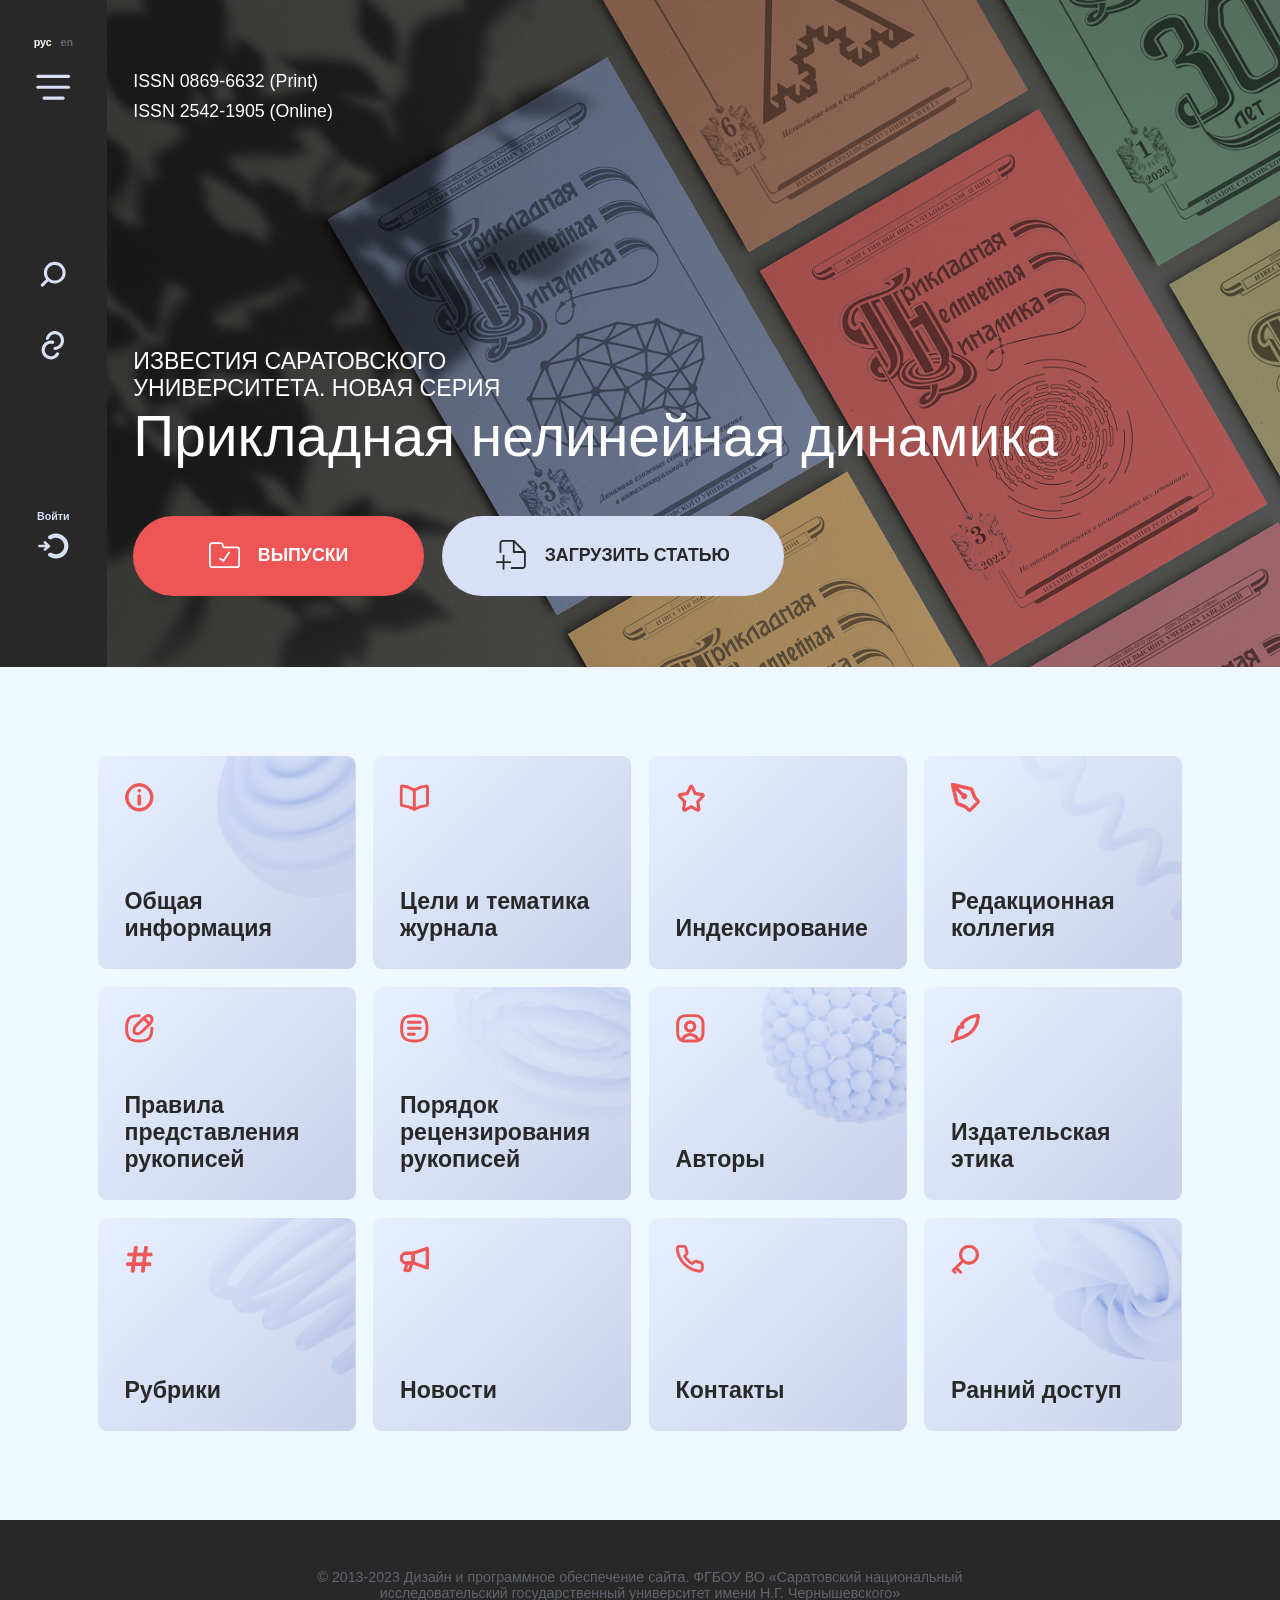
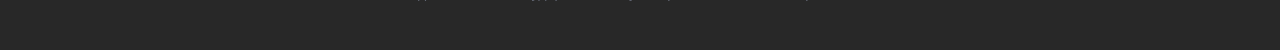
==== index.html @ 68fd3d2a "feat:fix path in index" ====
<!DOCTYPE html>
<html lang="ru">

<head>
    <meta charset="UTF-8">
    <meta name="viewport" content="width=device-width, initial-scale=1.0">
    <link rel="stylesheet" href="sass/style.css">
    <title>Journal</title>
    <link rel="icon" type="image/svg" sizes="16x16" href="./assets/icons/favicon/favicon-16x16.svg">
    <link rel="icon" type="image/svg" sizes="32x32" href="./assets/icons/favicon/favicon-32x32.svg">
    <link rel="icon" type="image/svg" sizes="100x100" href="./assets/icons/favicon/favicon-100x100.svg">
    <link rel="icon" type="image/svg" sizes="200x200" href="./assets/icons/favicon/favicon-200x200.svg">
</head>

<body>
    <header class="header">
        <nav class="header__nav">
            <ul class="header__nav-list">
                <li class="header__lang-switch">
                    <a href="/ru" hreflang="ru" rel="alternate" class="header__lang-link active" lang="ru"
                        aria-current="page">рус</a>
                    <a href="/en" hreflang="en" rel="alternate" class="header__lang-link" lang="en">en</a>
                </li>
                <li class="header__item">
                    <div class="header__item-btn">
                        <svg class="header__svg">
                            <use href="./assets/icons/sprite.svg#menu"></use>
                        </svg>
                    </div>
                </li>
                <li class="header__item">
                    <div class="header__item-btn">
                        <svg class="header__svg">
                            <use href="./assets/icons/sprite.svg#search"></use>
                        </svg>
                    </div>
                </li>
                <li class="header__item">
                    <div class="header__item-btn">
                        <svg class="header__svg">
                            <use href="./assets/icons/sprite.svg#rating"></use>
                        </svg>
                    </div>

                </li>
                <li class="header__item">
                    <div class="header__item-btn">
                        <p class="header__item-text" id="auth-text">Войти</p>
                        <svg class="header__svg">
                            <use href="./assets/icons/sprite.svg#login"></use>
                        </svg>
                    </div>
                </li>
            </ul>

            <ul class="header__content-feed">
                <li class="header__content-item">
                    <div class="header__content">
                        <div class="header__content-menu">
                            <ul class="header__content-list">
                                <li><a href="#" class="header__content-link">Архив</a></li>
                                <li><a href="#" class="header__content-link">Общая информация</a></li>
                                <li><a href="#" class="header__content-link">Цели и тематика журнала</a></li>
                                <li><a href="#" class="header__content-link">Индексирование</a></li>
                                <li><a href="#" class="header__content-link">Правила предоставления рукописей</a></li>
                                <li><a href="#" class="header__content-link">Порядок рецензирования рукописей</a></li>
                                <li><a href="#" class="header__content-link">Авторы</a></li>
                                <li><a href="#" class="header__content-link">Издательская этика</a></li>
                                <li><a href="#" class="header__content-link">Рубрики</a></li>
                                <li><a href="#" class="header__content-link">Новости</a></li>
                                <li><a href="#" class="header__content-link">Контакты</a></li>
                                <li><a href="#" class="header__content-link">Ранний доступ</a></li>
                            </ul>
                        </div>
                        <svg class="header__content-close">
                            <use href="./assets/icons/sprite.svg#cross"></use>
                        </svg>
                    </div>
                </li>
                <li class="header__content-item">
                    <div class="header__content">
                        <div class="header__content-menu">
                            <div class="header__content-title">поиск по сайту</div>
                            <div class="header__content-field">
                                <label class="header__content-label">По заголовку:</label>
                                <input type="text" class="header__content-form" autocomplete="off" autocorrect="off"
                                    autocapitalize="off" spellcheck="false">
                            </div>

                            <div class="header__content-field">
                                <label class="header__content-label">По ключевому слову:</label>
                                <div class="header__input-wrap">
                                    <input type="text" class="header__content-form" placeholder="Выбрать из списка"
                                        id="searchInput" autocomplete="off" autocorrect="off" autocapitalize="off"
                                        spellcheck="false">
                                    <div class="header__content-arrow"></div>
                                </div>
                                <div class="header__dropdown">
                                    <ul class="header__dropdown-list">
                                    </ul>
                                </div>
                            </div>
                            <div class="header__content-btn">
                                <div class="header__content-btn--small btn--main btn">
                                    <div class="header__content-text--big">Найти</div>
                                </div>
                                <div class="header__content-btn--highlight btn">
                                    <div class="header__content-text--tiny">Cбросить</div>
                                </div>
                            </div>
                        </div>
                        <svg class="header__content-close">
                            <use href="./assets/icons/sprite.svg#cross"></use>
                        </svg>
                    </div>
                </li>
                <li class="header__content-item">
                    <div class="header__content">
                        <div class="header__content-menu">
                            <ul class="header__content-list">
                                <li><a href="#" class="header__content-link">WoS: 0.13</a></li>
                                <li><a href="#" class="header__content-link">SCOPUS: 1.2</a></li>
                                <li><a href="#" class="header__content-link">RSCI</a></li>
                                <li><a href="#" class="header__content-link">РИНЦ: 0.626</a></li>
                                <li><a href="#" class="header__content-link">Scimago: Q3</a></li>
                                <li><a href="#" class="header__content-link">Список ВАК</a></li>
                                <li><a href="#" class="header__content-link">Журналы СГУ</a></li>
                            </ul>
                        </div>
                        <svg class="header__content-close">
                            <use href="./assets/icons/sprite.svg#cross"></use>
                        </svg>
                    </div>
                </li>
                <li class="header__content-item">
                    <div class="header__content" id="login-content">
                        <div class="header__content-menu">
                            <div class="header__content-title">Личный кабинет</div>
                            <div class="header__content-field">
                                <label class="header__content-label">Имя пользователя<span
                                        class="required-star">*</span>:</label>
                                <input type="text" class="header__content-form" id="login-input"
                                    placeholder="Введите логин" autocomplete="off" autocorrect="off"
                                    autocapitalize="off" spellcheck="false">
                            </div>
                            <div class="header__content-field">
                                <label class="header__content-label">Пароль<span class="required-star">*</span>:</label>
                                <input type="password" class="header__content-form" id="password-input"
                                    placeholder="Введите пароль" autocomplete="off" autocorrect="off"
                                    autocapitalize="off" spellcheck="false">
                            </div>
                            <div class="header__content-message" id="login-message"></div>
                            <div class="header__content-btn">
                                <div class="header__content-btn--small btn--main btn" id="login-btn">
                                    <div class="header__content-text--big">Войти</div>
                                </div>
                                <div class="header__content-btn--highlight btn">
                                    <div class="header__content-text--tiny">Забыли пароль?</div>
                                </div>
                                <div class="header__content-btn--big btn--dark-gray btn">
                                    <div class="header__content-text--small">Регистрация</div>
                                </div>
                            </div>
                        </div>
                        <svg class="header__content-close">
                            <use href="./assets/icons/sprite.svg#cross"></use>
                        </svg>
                    </div>
                    <div class="header__content" id="user-content">
                        <div class="header__content-menu">
                            <div class="header__content-title">Личный кабинет</div>
                            <div class="header__content-info">
                                <picture class="header__content-picture">
                                    <!-- <source srcset="/assets/img/user/photo.avif" type="image/avif"> -->
                                    <!-- <source srcset="/assets/img/user/photo.webp" type="image/webp"> -->
                                    <img class="header__content-img" src="./assets/img/user/photo.svg" alt="user_photo">
                                </picture>
                                <div class="header__content-surname" id="user-surname"></div>
                                <div class="header__content-name" id="user-name"></div>
                                <div class="header__content-id" id="user-id"></div>
                            </div>
                            <div class="header__content-btn">
                                <div class="header__content-btn--big btn--main btn">
                                    <div class="header__content-text--big">профиль</div>
                                </div>
                                <div class="header__content-btn--small btn--dark-gray btn" id="logout-btn">
                                    <div class="header__content-text--small">Выйти</div>
                                </div>
                            </div>
                        </div>
                        <svg class="header__content-close">
                            <use href="./assets/icons/sprite.svg#cross"></use>
                        </svg>
                    </div>
                </li>
            </ul>
        </nav>
    </header>

    <main class="main">
        <section class="hero">
            <div class="container">
                <div class="hero__info">
                    <div class="hero__header">
                        <span>ISSN 0869-6632 (Print)</span> 
                        <span>ISSN 2542-1905 (Online)</span>
                    </div>
                    <div class="hero__info-content">
                        <div class="hero__info-subtitle">
                            <h2>Известия Саратовского <br> университета. Новая серия</h2>
                        </div>
                        <div class="hero__info-title">
                            <h1>Прикладная нелинейная динамика</h1>
                        </div>
                        <div class="hero__info-button">
                            <div class="btn btn--main hero__info-button--small">
                                <svg class="svg hero__svg">
                                    <use href="./assets/icons/sprite.svg#folder"></use>
                                </svg>
                                <span>ВЫПУСКИ</span>
                            </div>
                            <div class="btn btn--gray hero__info-button--big">
                                <svg class="svg hero__svg">
                                    <use href="./assets/icons/sprite.svg#file"></use>
                                </svg>
                                <span>ЗАГРУЗИТЬ СТАТЬЮ</span>
                            </div>
                        </div>
                    </div>
                </div>
            </div>
        </section>
        <section class="content">
            <div class="container">
                <div class="cards">
                    <a href="#" class="card" data-bg-icon="icon-1.png">
                        <svg class="card__svg">
                            <use href="./assets/icons/sprite.svg#info"></use>
                        </svg>
                        <p class="card__text">Общая информация</p>
                    </a>
                    <a href="#" class="card">
                        <svg class="card__svg">
                            <use href="./assets/icons/sprite.svg#book"></use>
                        </svg>
                        <p class="card__text">Цели и тематика журнала</p>
                    </a>
                    <a href="#" class="card">
                        <svg class="card__svg">
                            <use href="./assets/icons/sprite.svg#star"></use>
                        </svg>
                        <p class="card__text">Индексирование</p>
                    </a>
                    <a href="#" class="card" data-bg-icon="icon-2.png">
                        <svg class="card__svg">
                            <use href="./assets/icons/sprite.svg#pencil"></use>
                        </svg>
                        <p class="card__text">Редакционная коллегия</p>
                    </a>
                    <a href="#" class="card">
                        <svg class="card__svg">
                            <use href="./assets/icons/sprite.svg#check_list"></use>
                        </svg>
                        <p class="card__text">Правила представления рукописей</p>
                    </a>
                    <a href="#" class="card" data-bg-icon="icon-3.png">
                        <svg class="card__svg">
                            <use href="./assets/icons/sprite.svg#list"></use>
                        </svg>
                        <p class="card__text">Порядок рецензирования рукописей</p>
                    </a>
                    <a href="#" class="card" data-bg-icon="icon-4.png">
                        <svg class="card__svg">
                            <use href="./assets/icons/sprite.svg#contacts"></use>
                        </svg>
                        <p class="card__text">Авторы</p>
                    </a>
                    <a href="#" class="card">
                        <svg class="card__svg">
                            <use href="./assets/icons/sprite.svg#pen"></use>
                        </svg>
                        <p class="card__text">Издательская этика</p>
                    </a>
                    <a href="#" class="card" data-bg-icon="icon-5.png">
                        <svg class="card__svg">
                            <use href="./assets/icons/sprite.svg#hesh"></use>
                        </svg>
                        <p class="card__text">Рубрики</p>
                    </a>
                    <a href="#" class="card">
                        <svg class="card__svg">
                            <use href="./assets/icons/sprite.svg#speaker"></use>
                        </svg>
                        <p class="card__text">Новости</p>
                    </a>
                    <a href="#" class="card">
                        <svg class="card__svg">
                            <use href="./assets/icons/sprite.svg#handset"></use>
                        </svg>
                        <p class="card__text">Контакты</p>
                    </a>
                    <a href="#" class="card" data-bg-icon="icon-6.png">
                        <svg class="card__svg">
                            <use href="./assets/icons/sprite.svg#key"></use>
                        </svg>
                        <p class="card__text">Ранний доступ</p>
                    </a>
                </div>
            </div>
        </section>


    </main>

    <footer class="footer">
        <div class="container">
            <div class="footer__info">
                <p class="footer__text">© 2013-2023 Дизайн и программное обеспечение сайта. ФГБОУ ВО «Саратовский
                    национальный исследовательский государственный университет имени Н.Г. Чернышевского»</p>
            </div>
        </div>
    </footer>
    <script src="./js/script.js"></script>
</body>

</html>
---- sass/style.css ----
@font-face {
  font-family: "Montserrat";
  src: url("/assets/fonts/Montserrat-Black.ttf") format("truetype");
  font-weight: 900;
  font-style: normal;
}
@font-face {
  font-family: "Montserrat";
  src: url("/assets/fonts/Montserrat-BlackItalic.ttf") format("truetype");
  font-weight: 900;
  font-style: italic;
}
@font-face {
  font-family: "Montserrat";
  src: url("/assets/fonts/Montserrat-Bold.ttf") format("truetype");
  font-weight: 700;
  font-style: normal;
}
@font-face {
  font-family: "Montserrat";
  src: url("/assets/fonts/Montserrat-BoldItalic.ttf") format("truetype");
  font-weight: 700;
  font-style: italic;
}
@font-face {
  font-family: "Montserrat";
  src: url("/assets/fonts/Montserrat-ExtraBold.ttf") format("truetype");
  font-weight: 800;
  font-style: normal;
}
@font-face {
  font-family: "Montserrat";
  src: url("/assets/fonts/Montserrat-ExtraBoldItalic.ttf") format("truetype");
  font-weight: 800;
  font-style: italic;
}
@font-face {
  font-family: "Montserrat";
  src: url("/assets/fonts/Montserrat-ExtraLight.ttf") format("truetype");
  font-weight: 200;
  font-style: normal;
}
@font-face {
  font-family: "Montserrat";
  src: url("/assets/fonts/Montserrat-ExtraLightItalic.ttf") format("truetype");
  font-weight: 200;
  font-style: italic;
}
@font-face {
  font-family: "Montserrat";
  src: url("/assets/fonts/Montserrat-Italic-VariableFont_wght.ttf") format("truetype");
  font-weight: 400;
  font-style: italic;
}
@font-face {
  font-family: "Montserrat";
  src: url("/assets/fonts/Montserrat-Italic.ttf") format("truetype");
  font-weight: 400;
  font-style: italic;
}
@font-face {
  font-family: "Montserrat";
  src: url("/assets/fonts/Montserrat-Light.ttf") format("truetype");
  font-weight: 300;
  font-style: normal;
}
@font-face {
  font-family: "Montserrat";
  src: url("/assets/fonts/Montserrat-LightItalic.ttf") format("truetype");
  font-weight: 300;
  font-style: italic;
}
@font-face {
  font-family: "Montserrat";
  src: url("/assets/fonts/Montserrat-Medium.ttf") format("truetype");
  font-weight: 500;
  font-style: normal;
}
@font-face {
  font-family: "Montserrat";
  src: url("/assets/fonts/Montserrat-MediumItalic.ttf") format("truetype");
  font-weight: 500;
  font-style: italic;
}
@font-face {
  font-family: "Montserrat";
  src: url("/assets/fonts/Montserrat-Regular.ttf") format("truetype");
  font-weight: 400;
  font-style: normal;
}
@font-face {
  font-family: "Montserrat";
  src: url("/assets/fonts/Montserrat-SemiBold.ttf") format("truetype");
  font-weight: 600;
  font-style: normal;
}
@font-face {
  font-family: "Montserrat";
  src: url("/assets/fonts/Montserrat-SemiBoldItalic.ttf") format("truetype");
  font-weight: 600;
  font-style: italic;
}
@font-face {
  font-family: "Montserrat";
  src: url("/assets/fonts/Montserrat-Thin.ttf") format("truetype");
  font-weight: 100;
  font-style: normal;
}
@font-face {
  font-family: "Montserrat";
  src: url("/assets/fonts/Montserrat-ThinItalic.ttf") format("truetype");
  font-weight: 100;
  font-style: italic;
}
@font-face {
  font-family: "Montserrat";
  src: url("/assets/fonts/Montserrat-VariableFont_wght.ttf") format("truetype");
  font-weight: 400;
  font-style: normal;
}
html {
  font-size: 0.694444444vw;
  font-family: "Golos", sans-serif;
  margin: 0;
  padding: 0;
}

body {
  margin: 0;
  padding: 0;
  background-color: #282828;
}

h1,
h2,
h3,
h4,
h5,
h6 {
  margin: 0;
  padding: 0;
}

a {
  text-decoration: none;
  color: #282828;
}

p {
  margin: 0;
  color: #282828;
}

ol,
ul {
  padding: 0;
  margin: 0;
}

ul li {
  margin: 0;
  padding: 0;
  list-style: none;
}

.container {
  width: 100%;
  margin: 0 auto;
}

input::-ms-reveal,
input::-ms-clear {
  display: none;
}

.required-star {
  color: #ee5656;
}

.btn {
  cursor: pointer;
  display: flex;
  align-items: center;
  justify-content: center;
  border-radius: 10rem;
  transition: all 0.3s ease;
}
.btn--main {
  background-color: #ee5656;
  color: #FFF;
}
.btn--main .svg {
  stroke: #FFF;
}
@media (hover: hover) {
  .btn--main:hover {
    background-color: #fd5f5f;
  }
}
.btn--gray {
  background-color: #d8e0f5;
  color: #282828;
}
.btn--gray .svg {
  stroke: #282828;
}
@media (hover: hover) {
  .btn--gray:hover {
    background-color: #e2eaff;
  }
}
.btn--dark-gray {
  background-color: #3c3d41;
  color: #FFF;
}
@media (hover: hover) {
  .btn--dark-gray:hover {
    background-color: #484b53;
  }
}

@media (max-width: 48em) {
  html {
    font-size: 2.00833333vw;
  }
}
.header {
  width: 12rem;
  height: 75rem;
  position: absolute;
}
.header__nav {
  height: 100%;
}
.header__nav-list {
  background-color: #282828;
  height: 100%;
  display: flex;
  flex-direction: column;
  padding: 0;
  align-items: center;
  position: relative;
  z-index: 2;
}
.header__input-wrap {
  position: relative;
}
.header__content {
  position: absolute;
  left: -61rem;
  width: 49rem;
  height: 75rem;
  top: 0;
  background-color: #282828;
  transition: all 0.5s ease-in-out;
}
.header__content-feed {
  z-index: 1;
}
.header__content-list {
  display: flex;
  flex-direction: column;
  gap: 2rem;
}
.header__content-img {
  width: 100%;
  height: 100%;
  -o-object-fit: cover;
     object-fit: cover;
}
.header__content-picture {
  width: 11rem;
  height: 11rem;
  border-radius: 50%;
  margin-bottom: 2rem;
  overflow: hidden;
}
.header__content-id {
  font-weight: 400;
  font-size: 2rem;
  color: #d8e0f5;
  padding-top: 2rem;
}
.header__content-surname {
  font-weight: 700;
  font-size: 2.6rem;
  color: #d8e0f5;
}
.header__content-info {
  display: flex;
  flex-direction: column;
  align-items: center;
}
.header__content-name {
  font-weight: 400;
  font-size: 2.6rem;
  color: #d8e0f5;
}
.header__content.active {
  left: 12rem;
}
.header__content-text--big {
  font-weight: 700;
  font-size: 2rem;
  text-transform: uppercase;
}
.header__content-text--small {
  font-weight: 400;
  font-size: 2rem;
}
.header__content-text--tiny {
  font-weight: 400;
  font-size: 1.6rem;
}
.header__content-btn {
  display: flex;
  align-items: center;
  flex-direction: column;
  gap: 2rem;
  padding-top: 1rem;
}
.header__content-btn .btn--dark-gray {
  margin-top: 2rem;
}
.header__content-btn--small {
  width: 15.3rem;
  height: 6.4rem;
}
.header__content-btn--highlight {
  color: #d8e0f5;
  text-decoration: underline;
  text-decoration-style: dashed;
  text-underline-offset: 0.3rem;
  text-decoration-color: #ee5656;
}
.header__content-btn--big {
  width: 20.7rem;
  height: 6.4rem;
}
.header__content-title {
  font-size: 2rem;
  font-weight: 700;
  text-transform: uppercase;
  color: #d8e0f5;
  padding-bottom: 1rem;
}
.header__content-arrow {
  position: absolute;
  right: 2rem;
  top: 50%;
  transform: translateY(-50%);
  width: 1rem;
  height: 0.6rem;
  pointer-events: none;
}
.header__content-arrow::before {
  content: "";
  position: absolute;
  width: 0.6rem;
  height: 0.6rem;
  border-left: 2px solid #ee5656;
  border-bottom: 2px solid #ee5656;
  transform: translateY(-25%) rotate(-45deg);
  transition: transform 0.3s ease;
}
.header__content-arrow.active::before {
  transform: rotate(45deg) rotate3d(1, 0, 0, 180deg);
}
.header__content-form {
  border: 0.1rem solid #ee5656;
  border-radius: 1.1rem;
  width: 100%;
  height: 5rem;
  background-color: #282828;
  box-sizing: border-box;
  position: relative;
  font-weight: 400;
  font-size: 1.6rem;
  color: #d8e0f5;
  padding-left: 2rem;
}
.header__content-form:focus {
  outline: none;
}
.header__content-form::-moz-placeholder {
  color: #616571;
  font-weight: 400;
  font-size: 1.6rem;
  padding-left: 2rem;
}
.header__content-form::placeholder {
  color: #616571;
  font-weight: 400;
  font-size: 1.6rem;
  padding-left: 2rem;
}
.header__content-field {
  display: flex;
  flex-direction: column;
  position: relative;
}
.header__content-label {
  color: #d8e0f5;
  font-size: 2rem;
  font-weight: 400;
  padding-bottom: 1rem;
}
.header__content-wrap {
  padding: 3.5rem 2.5rem;
  display: flex;
  justify-content: space-between;
}
.header__content-menu {
  display: flex;
  flex-direction: column;
  gap: 3rem;
  padding: 3.5rem 4rem 8rem 4rem;
}
.header__content-link {
  color: #d8e0f5;
  font-weight: 400;
  font-size: 2rem;
  transition: all 0.3s ease;
}
.header__content-close {
  cursor: pointer;
  position: absolute;
  right: 4rem;
  top: 3.5rem;
  height: 2.5rem;
  width: 2.5rem;
  fill: #d8e0f5;
  transition: all 0.3s ease;
}
.header__dropdown {
  max-height: 41rem;
  position: absolute;
  width: 100%;
  border: 0.1rem solid #ee5656;
  border-radius: 1.1rem;
  display: none;
  top: calc(100% - 5rem);
  box-sizing: border-box;
  padding-top: 5rem;
}
.header__dropdown.show {
  display: block;
}
.header__dropdown-list {
  overflow-y: auto;
  max-height: 31rem;
  background: #282828;
  color: white;
  display: flex;
  flex-direction: column;
  gap: 2rem;
  padding: 2rem 3.5rem 2rem 2rem;
  border-radius: 1.1rem;
}
.header__dropdown-list::-webkit-scrollbar {
  width: 0.6rem;
  padding-top: 2rem;
}
.header__dropdown-list::-webkit-scrollbar-track {
  background: #616571;
  border-radius: 1.1rem;
  margin: 2rem 0;
}
.header__dropdown-list::-webkit-scrollbar-thumb {
  background: #d8e0f5;
  border-radius: 1.1rem;
}
.header__dropdown-list::-webkit-scrollbar-button {
  display: none;
}
.header__dropdown-item {
  font-weight: 400;
  font-size: 1.6rem;
  color: #d8e0f5;
}
.header__dropdown-link {
  font-weight: 400;
  font-size: 1.6rem;
  color: #d8e0f5;
}
.header__item-btn {
  display: flex;
  flex-direction: column;
  justify-content: center;
  text-align: center;
  fill: #d8e0f5;
  transition: all 0.3s ease;
  cursor: pointer;
}
.header__item-btn p {
  transition: all 0.3s ease;
}
.header__item-btn.active {
  fill: #ee5656;
}
.header__item-btn.active p {
  color: #ee5656;
}
.header__item-text {
  color: #d8e0f5;
  font-weight: 700;
  font-size: 1.2rem;
}
.header__item:nth-child(2) {
  padding-top: 2rem;
}
.header__item:nth-child(3) {
  padding-top: 16rem;
}
.header__item:nth-child(4) {
  padding-top: 3rem;
}
.header__item:nth-child(5) {
  padding-top: 16rem;
}
.header__list {
  display: flex;
  flex-direction: column;
  padding: 0;
  align-items: center;
}
.header__svg {
  width: 5rem;
  height: 5rem;
}
.header__lang-link {
  color: #616571;
  font-weight: 700;
  font-size: 1.2rem;
}
.header__lang-switch {
  padding-top: 4rem;
  display: flex;
  justify-content: center;
  gap: 1rem;
}
.header__lang-switch .active {
  color: #FFF;
}
@media (hover: hover) {
  .header__item-btn:hover {
    fill: #ee5656;
  }
  .header__item-btn:hover p {
    color: #ee5656;
  }
  .header__content-close:hover {
    fill: #ee5656;
  }
  .header__content-link:hover {
    color: #ee5656;
  }
}
@media (max-width: 48em) {
  .header {
    width: 100%;
    height: 16rem;
  }
  .header__content {
    width: 100%;
    height: auto;
    left: 0rem;
    top: 0;
    transform: translateY(-100%);
  }
  .header__content.active {
    transform: translateY(16rem);
    left: 0;
  }
  .header__content-close {
    display: none;
  }
  .header__content-title {
    text-align: center;
  }
  .header__lang-switch {
    width: 100%;
    background-color: #1f1f1f;
    gap: 8rem;
    padding: 1.8rem 0;
    flex: 0 0 100%;
  }
  .header__lang-link {
    font-size: 2rem;
  }
  .header__nav-list {
    flex-direction: row;
    justify-content: space-between;
    flex-wrap: wrap;
    align-items: flex-start;
  }
  .header__item {
    flex: 1 0 auto;
    display: flex;
    justify-content: center;
  }
  .header__item-text {
    display: none;
  }
  .header__item:nth-child(1) {
    padding-top: 0;
  }
  .header__item:nth-child(2) {
    padding-top: 0;
  }
  .header__item:nth-child(3) {
    padding-top: 0;
  }
  .header__item:nth-child(4) {
    padding-top: 0;
  }
  .header__item:nth-child(5) {
    padding-top: 0;
  }
}

.footer__info {
  padding: 5.5rem 30rem;
  text-align: center;
  font-weight: 500;
  font-size: 1.6rem;
}
.footer__text {
  color: #616571;
}
@media (max-width: 48em) {
  .footer__info {
    padding: 3.5rem 1.5rem;
  }
}

.cards {
  display: grid;
  grid-template-columns: repeat(4, 1fr);
  gap: 2rem;
  padding: 10rem 0;
}
@media (max-width: 48em) {
  .cards {
    grid-template-columns: repeat(2, 1fr);
  }
}

.card {
  display: flex;
  flex-direction: column;
  justify-content: space-between;
  height: 24rem;
  width: 29rem;
  position: relative;
  background-image: linear-gradient(135deg, #e8f0ff 0%, #c8d1ea 100%);
  border-radius: 1rem;
}
.card::before {
  content: "";
  position: absolute;
  top: 0;
  left: 0;
  right: 0;
  bottom: 0;
  background-repeat: no-repeat;
  background-size: contain;
  mix-blend-mode: color-burn;
  z-index: 1;
  pointer-events: none;
}
.card[data-bg-icon="icon-1.png"]::before {
  background-image: url(/assets/icons/background-card/icon-1.png);
}
.card[data-bg-icon="icon-2.png"]::before {
  background-image: url(/assets/icons/background-card/icon-2.png);
}
.card[data-bg-icon="icon-3.png"]::before {
  background-image: url(/assets/icons/background-card/icon-3.png);
}
.card[data-bg-icon="icon-4.png"]::before {
  background-image: url(/assets/icons/background-card/icon-4.png);
}
.card[data-bg-icon="icon-5.png"]::before {
  background-image: url(/assets/icons/background-card/icon-5.png);
}
.card[data-bg-icon="icon-6.png"]::before {
  background-image: url(/assets/icons/background-card/icon-6.png);
}
.card__text {
  font-weight: 700;
  font-size: 2.6rem;
  padding: 3rem;
}
.card__svg {
  overflow: visible;
  padding: 3rem 0 0 3rem;
  stroke: #ee5656;
  fill: #ee5656;
  width: 3.3rem;
  height: 3.3rem;
}
@media (hover: hover) {
  .card:hover {
    background: #ee5656;
    transition: all 0.5s ease;
  }
  .card:hover .card__svg {
    stroke: #FFF;
    fill: #FFF;
    transition: all 0.5s ease;
  }
  .card:hover::before {
    mix-blend-mode: overlay;
  }
  .card:hover p {
    color: #FFF;
    transition: all 0.5s ease;
  }
}
@media (max-width: 48em) {
  .card {
    width: 21.5rem;
    height: 21.5rem;
  }
  .card__text {
    font-size: 2rem;
    padding: 1.5rem;
  }
  .card__svg {
    padding: 1.5rem 0 0 1.5rem;
  }
}

.hero {
  overflow: hidden;
}
.hero-article {
  overflow: hidden;
}
.hero-article .container {
  height: 75rem;
  background-image: url("/assets/img/article__background.png");
  background-repeat: no-repeat;
  background-position: left top;
  background-size: cover;
  overflow: hidden;
}
.hero-article .hero__info {
  padding: 8rem 49rem 9rem 15rem;
}
.hero-article .hero__info-title h1 {
  color: #FFF;
  font-weight: 700;
  font-size: 4rem;
}
.hero-article .hero__info-subtitle h2 {
  color: #FFF;
  font-weight: 400;
  font-size: 2.6rem;
}
.hero__go-home {
  text-transform: uppercase;
  font-weight: 400;
  font-size: 2.6rem;
  color: #d8e0f5;
  display: flex;
  justify-content: center;
  gap: 2rem;
  align-self: start;
}
.hero__go-home .hero__svg {
  width: 3rem;
  height: 3rem;
  stroke: #d8e0f5;
}
.hero .container {
  height: 75rem;
  background-image: url("/assets/img/header.png");
  background-repeat: no-repeat;
  background-position: left top;
  background-size: cover;
  overflow: hidden;
}
.hero__header {
  display: flex;
  flex-direction: column;
  gap: 1rem;
  font-weight: 400;
  font-size: 2rem;
  color: #FFF;
  margin: 0;
}
.hero__svg {
  height: 3.5rem;
  width: 3.5rem;
}
.hero__info {
  box-sizing: border-box;
  padding: 8rem 15rem;
  display: flex;
  flex-direction: column;
  height: 100%;
  justify-content: space-between;
}
.hero__info-title {
  padding-bottom: 6rem;
}
.hero__info-title h1 {
  font-weight: 500;
  font-size: 6.4rem;
  line-height: 90%;
  color: #FFF;
}
.hero__info-subtitle {
  padding-bottom: 1rem;
}
.hero__info-subtitle h2 {
  color: #FFF;
  font-weight: 400;
  font-size: 2.6rem;
  text-transform: uppercase;
}
.hero__info-button {
  display: flex;
  gap: 2rem;
  font-weight: 700;
  font-size: 2rem;
}
.hero__info-button--small {
  height: 9rem;
  width: 32.7rem;
  gap: 2rem;
  text-transform: uppercase;
}
.hero__info-button--big {
  height: 9rem;
  width: 38.5rem;
  gap: 2rem;
  text-transform: uppercase;
}
@media (max-width: 48em) {
  .hero .container {
    height: 94rem;
    background-position: center;
  }
  .hero-article {
    overflow: hidden;
  }
  .hero-article .container {
    height: 94rem;
    background-image: url("/assets/img/article__background-mobile.png");
  }
  .hero-article .hero__info {
    padding: 20rem 1.5rem 10rem 1.5rem;
  }
  .hero-article .hero__info-title {
    padding-bottom: 3rem;
  }
  .hero-article .hero__info-title h1 {
    font-size: 3rem;
    text-align: center;
  }
  .hero-article .hero__info-subtitle h2 {
    font-size: 2rem;
    text-align: center;
  }
  .hero__go-home {
    align-self: center;
  }
  .hero__text {
    text-align: center;
    gap: 12.8rem;
    padding: 4rem 0 1rem 0;
  }
  .hero__header {
    align-items: center;
    font-size: 1.6rem;
  }
  .hero__info {
    padding: 20rem 1.5rem 10rem 1.5rem;
  }
  .hero__info-title {
    padding-bottom: 5rem;
  }
  .hero__info-title h1 {
    font-size: 4.8rem;
    text-align: center;
  }
  .hero__info-subtitle h2 {
    font-size: 2rem;
    text-align: center;
  }
  .hero__info-button {
    flex-direction: column;
    align-items: center;
  }
  .hero__info-button--small {
    height: 9rem;
    width: 33rem;
  }
  .hero__info-button--big {
    height: 9rem;
    width: 33rem;
  }
}

.content {
  background-color: aliceblue;
}
.content .container {
  width: 122rem;
}
.content ol li,
.content ul li {
  padding-bottom: 3rem;
}
.content ul li:last-child {
  padding-bottom: 0;
}
.content__cards {
  padding: 8rem 0 10rem 0;
  display: flex;
  flex-direction: column;
  gap: 5rem;
}
.content__card {
  box-sizing: border-box;
  background-color: #FFF;
  border-radius: 1.5rem;
  padding: 5rem 4rem 6rem 4rem;
}
.content__card-title {
  font-weight: 700;
  font-size: 4rem;
  color: #282828;
  padding-bottom: 3rem;
}
.content__card-ol {
  padding-left: 3rem;
  overflow: hidden;
  transition: height 0.4s ease;
}
.content__card-text {
  font-weight: 400;
  font-size: 2.6rem;
  color: #282828;
}
.content__card-text p {
  padding-bottom: 3rem;
}
.content__card-text--bold {
  font-weight: 700;
  font-size: 2.6rem;
  color: #282828;
}
.content__card-link {
  font-weight: 400;
  text-decoration: underline;
  color: #ee5656;
  font-size: 2.6rem;
}
.content__card-item {
  display: flex;
  gap: 2rem;
}
.content__card-item:last-child {
  padding-bottom: 0;
}
.content__card-svg {
  width: 3.5rem;
  height: 3.5rem;
  stroke: #282828;
  fill: #282828;
  flex-shrink: 0;
}
.content__btn {
  width: 22rem;
  height: 6rem;
  gap: 2rem;
  font-weight: 400;
  font-size: 2rem;
  margin-top: 3rem;
}
.content__btn-svg {
  width: 2rem;
  height: 2rem;
}
.content__btn-wrap {
  display: flex;
  justify-content: center;
}
.content__btn--highlight {
  text-decoration: underline;
  text-decoration-style: dashed;
  color: #ee5656;
  font-weight: 400;
  font-size: 2.6rem;
}
.content__author {
  display: flex;
  gap: 5rem;
}
.content__author-photo {
  display: block;
  width: 11rem;
  height: 11rem;
  border-radius: 50%;
  overflow: hidden;
  flex-shrink: 0;
}
.content__author-name {
  font-weight: 700;
  font-size: 2.6rem;
  text-decoration: underline;
  color: #ee5656;
}
.content__author-text {
  font-weight: 400;
  font-size: 2.6rem;
}
@media (max-width: 48em) {
  .content .container {
    width: 45rem;
  }
  .content__card {
    padding: 4rem 1.5rem;
  }
  .content__card-title {
    font-size: 3rem;
  }
  .content__card-text {
    font-size: 2rem;
  }
  .content__card-text--bold {
    font-size: 2rem;
  }
  .content__card-link {
    font-size: 2rem;
  }
  .content__author {
    gap: 2rem;
  }
  .content__author-name {
    font-size: 2rem;
    padding-bottom: 1rem;
  }
  .content__author-text {
    font-size: 2rem;
  }
}/*# sourceMappingURL=style.css.map */
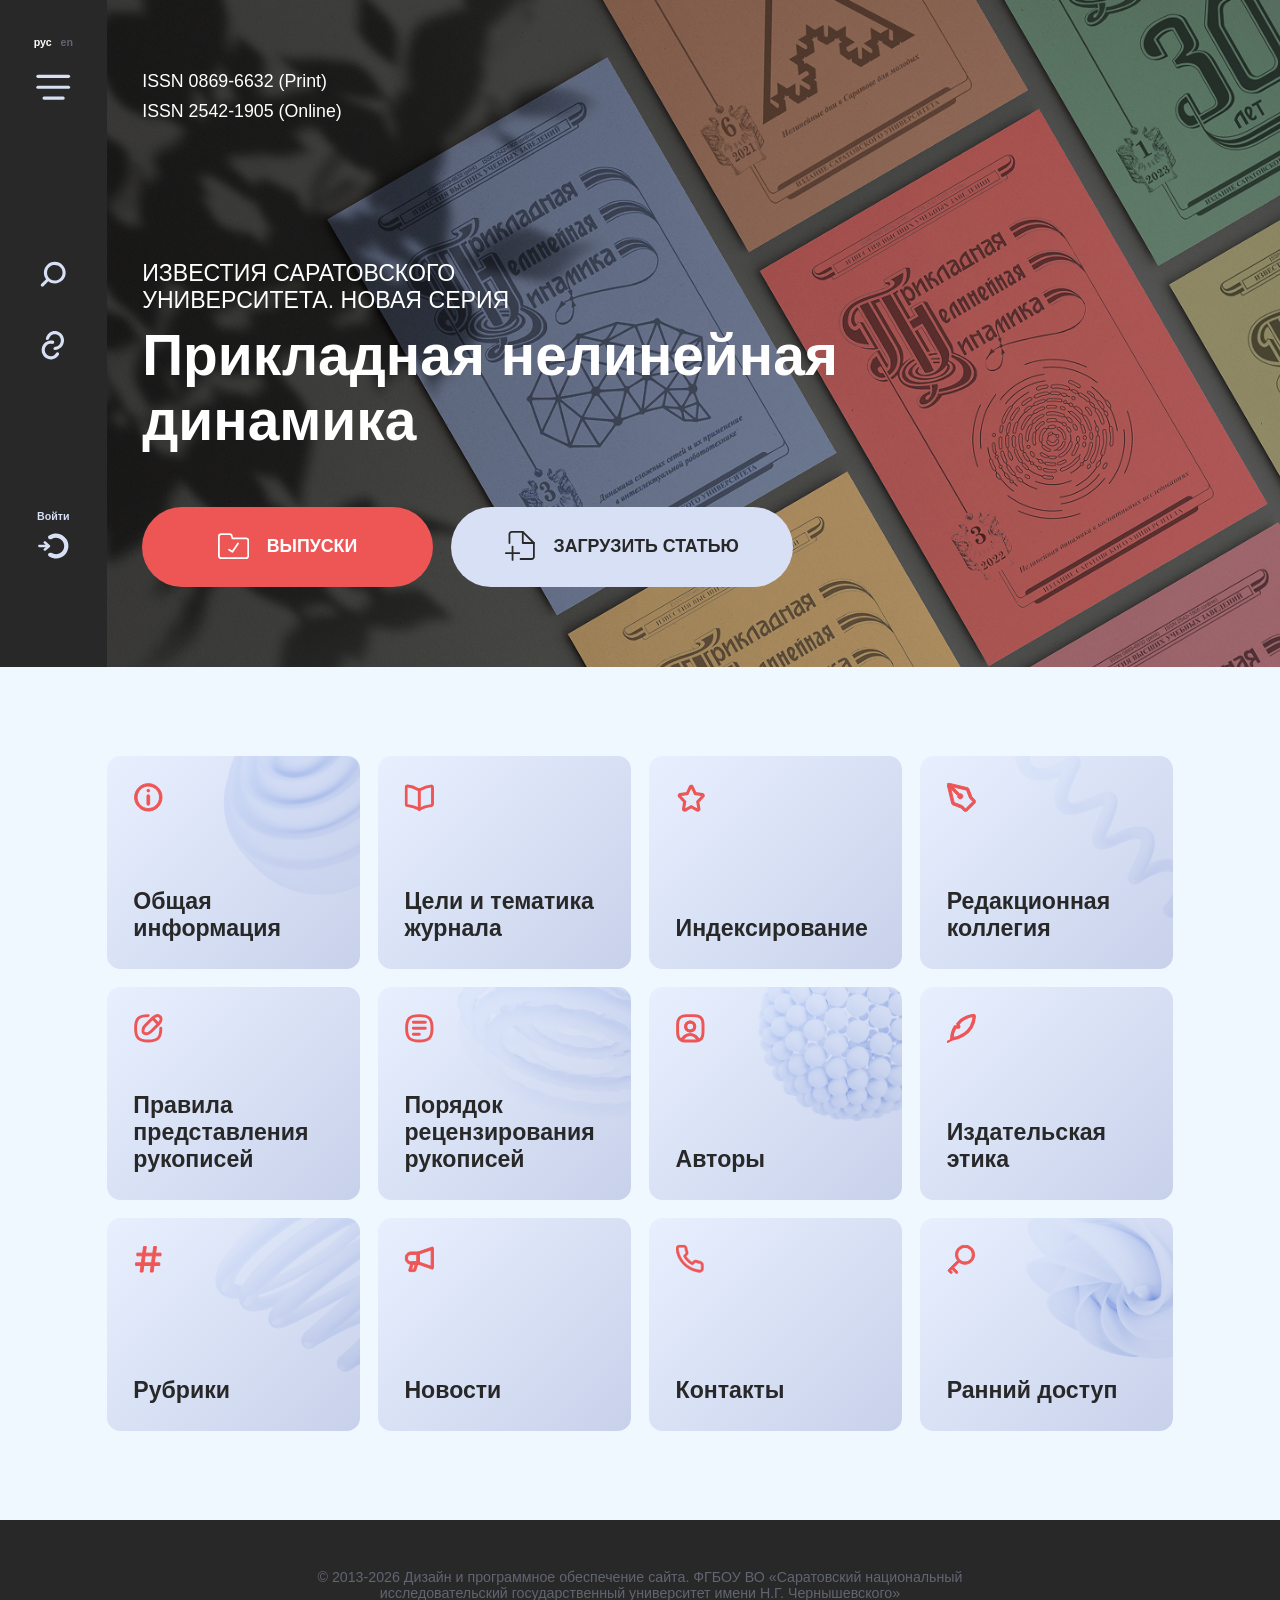
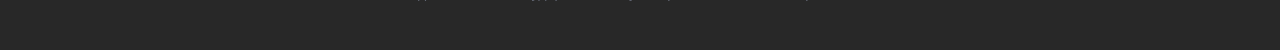
==== commit fa396ac6: "feat:add archive page and cards in css" ====
--- a/index.html
+++ b/index.html
@@ -199,7 +199,7 @@
 
     <main class="main">
         <section class="hero">
-            <div class="container">
+            <div class="hero__bg">
                 <div class="hero__info">
                     <div class="hero__header">
                         <span>ISSN 0869-6632 (Print)</span> 
@@ -230,80 +230,80 @@
                 </div>
             </div>
         </section>
-        <section class="content">
+        <section class="primary">
             <div class="container">
                 <div class="cards">
                     <a href="#" class="card" data-bg-icon="icon-1.png">
                         <svg class="card__svg">
                             <use href="./assets/icons/sprite.svg#info"></use>
                         </svg>
-                        <p class="card__text">Общая информация</p>
+                        <p class="card__text card__text--bold">Общая информация</p>
                     </a>
                     <a href="#" class="card">
                         <svg class="card__svg">
                             <use href="./assets/icons/sprite.svg#book"></use>
                         </svg>
-                        <p class="card__text">Цели и тематика журнала</p>
+                        <p class="card__text card__text--bold">Цели и тематика журнала</p>
                     </a>
                     <a href="#" class="card">
                         <svg class="card__svg">
                             <use href="./assets/icons/sprite.svg#star"></use>
                         </svg>
-                        <p class="card__text">Индексирование</p>
+                        <p class="card__text card__text--bold">Индексирование</p>
                     </a>
                     <a href="#" class="card" data-bg-icon="icon-2.png">
                         <svg class="card__svg">
                             <use href="./assets/icons/sprite.svg#pencil"></use>
                         </svg>
-                        <p class="card__text">Редакционная коллегия</p>
+                        <p class="card__text card__text--bold">Редакционная коллегия</p>
                     </a>
                     <a href="#" class="card">
                         <svg class="card__svg">
                             <use href="./assets/icons/sprite.svg#check_list"></use>
                         </svg>
-                        <p class="card__text">Правила представления рукописей</p>
+                        <p class="card__text card__text--bold">Правила представления рукописей</p>
                     </a>
                     <a href="#" class="card" data-bg-icon="icon-3.png">
                         <svg class="card__svg">
                             <use href="./assets/icons/sprite.svg#list"></use>
                         </svg>
-                        <p class="card__text">Порядок рецензирования рукописей</p>
+                        <p class="card__text card__text--bold">Порядок рецензирования рукописей</p>
                     </a>
                     <a href="#" class="card" data-bg-icon="icon-4.png">
                         <svg class="card__svg">
                             <use href="./assets/icons/sprite.svg#contacts"></use>
                         </svg>
-                        <p class="card__text">Авторы</p>
+                        <p class="card__text card__text--bold">Авторы</p>
                     </a>
                     <a href="#" class="card">
                         <svg class="card__svg">
                             <use href="./assets/icons/sprite.svg#pen"></use>
                         </svg>
-                        <p class="card__text">Издательская этика</p>
+                        <p class="card__text card__text--bold">Издательская этика</p>
                     </a>
                     <a href="#" class="card" data-bg-icon="icon-5.png">
                         <svg class="card__svg">
                             <use href="./assets/icons/sprite.svg#hesh"></use>
                         </svg>
-                        <p class="card__text">Рубрики</p>
+                        <p class="card__text card__text--bold">Рубрики</p>
                     </a>
                     <a href="#" class="card">
                         <svg class="card__svg">
                             <use href="./assets/icons/sprite.svg#speaker"></use>
                         </svg>
-                        <p class="card__text">Новости</p>
+                        <p class="card__text card__text--bold">Новости</p>
                     </a>
                     <a href="#" class="card">
                         <svg class="card__svg">
                             <use href="./assets/icons/sprite.svg#handset"></use>
                         </svg>
-                        <p class="card__text">Контакты</p>
+                        <p class="card__text card__text--bold">Контакты</p>
                     </a>
                     <a href="#" class="card" data-bg-icon="icon-6.png">
                         <svg class="card__svg">
                             <use href="./assets/icons/sprite.svg#key"></use>
                         </svg>
-                        <p class="card__text">Ранний доступ</p>
+                        <p class="card__text card__text--bold">Ранний доступ</p>
                     </a>
                 </div>
             </div>
@@ -315,7 +315,7 @@
     <footer class="footer">
         <div class="container">
             <div class="footer__info">
-                <p class="footer__text">© 2013-2023 Дизайн и программное обеспечение сайта. ФГБОУ ВО «Саратовский
+                <p class="footer__text">© 2013-2026 Дизайн и программное обеспечение сайта. ФГБОУ ВО «Саратовский
                     национальный исследовательский государственный университет имени Н.Г. Чернышевского»</p>
             </div>
         </div>
--- a/sass/style.css
+++ b/sass/style.css
@@ -1,121 +1,156 @@
 @font-face {
   font-family: "Montserrat";
-  src: url("/assets/fonts/Montserrat-Black.ttf") format("truetype");
+  src: url("../assets/fonts/Montserrat-Black.ttf") format("truetype");
   font-weight: 900;
   font-style: normal;
 }
 @font-face {
   font-family: "Montserrat";
-  src: url("/assets/fonts/Montserrat-BlackItalic.ttf") format("truetype");
+  src: url("../assets/fonts/Montserrat-BlackItalic.ttf") format("truetype");
   font-weight: 900;
   font-style: italic;
 }
 @font-face {
   font-family: "Montserrat";
-  src: url("/assets/fonts/Montserrat-Bold.ttf") format("truetype");
+  src: url("../assets/fonts/Montserrat-Bold.ttf") format("truetype");
   font-weight: 700;
   font-style: normal;
 }
 @font-face {
   font-family: "Montserrat";
-  src: url("/assets/fonts/Montserrat-BoldItalic.ttf") format("truetype");
+  src: url("../assets/fonts/Montserrat-BoldItalic.ttf") format("truetype");
   font-weight: 700;
   font-style: italic;
 }
 @font-face {
   font-family: "Montserrat";
-  src: url("/assets/fonts/Montserrat-ExtraBold.ttf") format("truetype");
+  src: url("../assets/fonts/Montserrat-ExtraBold.ttf") format("truetype");
   font-weight: 800;
   font-style: normal;
 }
 @font-face {
   font-family: "Montserrat";
-  src: url("/assets/fonts/Montserrat-ExtraBoldItalic.ttf") format("truetype");
+  src: url("../assets/fonts/Montserrat-ExtraBoldItalic.ttf") format("truetype");
   font-weight: 800;
   font-style: italic;
 }
 @font-face {
   font-family: "Montserrat";
-  src: url("/assets/fonts/Montserrat-ExtraLight.ttf") format("truetype");
+  src: url("../assets/fonts/Montserrat-ExtraLight.ttf") format("truetype");
   font-weight: 200;
   font-style: normal;
 }
 @font-face {
   font-family: "Montserrat";
-  src: url("/assets/fonts/Montserrat-ExtraLightItalic.ttf") format("truetype");
+  src: url("../assets/fonts/Montserrat-ExtraLightItalic.ttf") format("truetype");
   font-weight: 200;
   font-style: italic;
 }
 @font-face {
   font-family: "Montserrat";
-  src: url("/assets/fonts/Montserrat-Italic-VariableFont_wght.ttf") format("truetype");
+  src: url("../assets/fonts/Montserrat-Italic-VariableFont_wght.ttf") format("truetype");
   font-weight: 400;
   font-style: italic;
 }
 @font-face {
   font-family: "Montserrat";
-  src: url("/assets/fonts/Montserrat-Italic.ttf") format("truetype");
+  src: url("../assets/fonts/Montserrat-Italic.ttf") format("truetype");
   font-weight: 400;
   font-style: italic;
 }
 @font-face {
   font-family: "Montserrat";
-  src: url("/assets/fonts/Montserrat-Light.ttf") format("truetype");
+  src: url("../assets/fonts/Montserrat-Light.ttf") format("truetype");
   font-weight: 300;
   font-style: normal;
 }
 @font-face {
   font-family: "Montserrat";
-  src: url("/assets/fonts/Montserrat-LightItalic.ttf") format("truetype");
+  src: url("../assets/fonts/Montserrat-LightItalic.ttf") format("truetype");
   font-weight: 300;
   font-style: italic;
 }
 @font-face {
   font-family: "Montserrat";
-  src: url("/assets/fonts/Montserrat-Medium.ttf") format("truetype");
+  src: url("../assets/fonts/Montserrat-Medium.ttf") format("truetype");
   font-weight: 500;
   font-style: normal;
 }
 @font-face {
   font-family: "Montserrat";
-  src: url("/assets/fonts/Montserrat-MediumItalic.ttf") format("truetype");
+  src: url("../assets/fonts/Montserrat-MediumItalic.ttf") format("truetype");
   font-weight: 500;
   font-style: italic;
 }
 @font-face {
   font-family: "Montserrat";
-  src: url("/assets/fonts/Montserrat-Regular.ttf") format("truetype");
+  src: url("../assets/fonts/Montserrat-Regular.ttf") format("truetype");
   font-weight: 400;
   font-style: normal;
 }
 @font-face {
   font-family: "Montserrat";
-  src: url("/assets/fonts/Montserrat-SemiBold.ttf") format("truetype");
+  src: url("../assets/fonts/Montserrat-SemiBold.ttf") format("truetype");
   font-weight: 600;
   font-style: normal;
 }
 @font-face {
   font-family: "Montserrat";
-  src: url("/assets/fonts/Montserrat-SemiBoldItalic.ttf") format("truetype");
+  src: url("../assets/fonts/Montserrat-SemiBoldItalic.ttf") format("truetype");
   font-weight: 600;
   font-style: italic;
 }
 @font-face {
   font-family: "Montserrat";
-  src: url("/assets/fonts/Montserrat-Thin.ttf") format("truetype");
+  src: url("../assets/fonts/Montserrat-Thin.ttf") format("truetype");
   font-weight: 100;
   font-style: normal;
 }
 @font-face {
   font-family: "Montserrat";
-  src: url("/assets/fonts/Montserrat-ThinItalic.ttf") format("truetype");
+  src: url("../assets/fonts/Montserrat-ThinItalic.ttf") format("truetype");
   font-weight: 100;
   font-style: italic;
 }
 @font-face {
   font-family: "Montserrat";
-  src: url("/assets/fonts/Montserrat-VariableFont_wght.ttf") format("truetype");
-  font-weight: 400;
+  src: url("../assets/fonts/Montserrat-VariableFont_wght.ttf") format("truetype");
+  font-weight: 400;
+  font-style: normal;
+}
+@font-face {
+  font-family: "Golos Text";
+  src: url("../fonts/Golos-Text/GolosText-Medium.eot");
+  src: local("Golos Text Medium"), local("GolosText-Medium"), url("../fonts/Golos-Text/GolosText-Medium.eot?#iefix") format("embedded-opentype"), url("../fonts/Golos-Text/GolosText-Medium.woff2") format("woff2"), url("../fonts/Golos-Text/GolosText-Medium.woff") format("woff"), url("../fonts/Golos-Text/GolosText-Medium.ttf") format("truetype");
+  font-weight: 500;
+  font-style: normal;
+}
+@font-face {
+  font-family: "Golos Text";
+  src: url("../fonts/Golos-Text/GolosText-Black.eot");
+  src: local("Golos Text Black"), local("GolosText-Black"), url("../fonts/Golos-Text/GolosText-Black.eot?#iefix") format("embedded-opentype"), url("../fonts/Golos-Text/GolosText-Black.woff2") format("woff2"), url("../fonts/Golos-Text/GolosText-Black.woff") format("woff"), url("../fonts/Golos-Text/GolosText-Black.ttf") format("truetype");
+  font-weight: 900;
+  font-style: normal;
+}
+@font-face {
+  font-family: "Golos Text";
+  src: url("../fonts/Golos-Text/GolosText-DemiBold.eot");
+  src: local("Golos Text DemiBold"), local("GolosText-DemiBold"), url("../fonts/Golos-Text/GolosText-DemiBold.eot?#iefix") format("embedded-opentype"), url("../fonts/Golos-Text/GolosText-DemiBold.woff2") format("woff2"), url("../fonts/Golos-Text/GolosText-DemiBold.woff") format("woff"), url("../fonts/Golos-Text/GolosText-DemiBold.ttf") format("truetype");
+  font-weight: 600;
+  font-style: normal;
+}
+@font-face {
+  font-family: "Golos Text";
+  src: url("../fonts/Golos-Text/GolosText-Bold.eot");
+  src: local("Golos Text Bold"), local("GolosText-Bold"), url("../fonts/Golos-Text/GolosText-Bold.eot?#iefix") format("embedded-opentype"), url("../fonts/Golos-Text/GolosText-Bold.woff2") format("woff2"), url("../fonts/Golos-Text/GolosText-Bold.woff") format("woff"), url("../fonts/Golos-Text/GolosText-Bold.ttf") format("truetype");
+  font-weight: bold;
+  font-style: normal;
+}
+@font-face {
+  font-family: "Golos Text";
+  src: url("../fonts/Golos-Text/GolosText-Regular.eot");
+  src: local("Golos Text Regular"), local("GolosText-Regular"), url("../fonts/Golos-Text/GolosText-Regular.eot?#iefix") format("embedded-opentype"), url("../fonts/Golos-Text/GolosText-Regular.woff2") format("woff2"), url("../fonts/Golos-Text/GolosText-Regular.woff") format("woff"), url("../fonts/Golos-Text/GolosText-Regular.ttf") format("truetype");
+  font-weight: normal;
   font-style: normal;
 }
 html {
@@ -128,7 +163,7 @@
 body {
   margin: 0;
   padding: 0;
-  background-color: #282828;
+  background-color: aliceblue;
 }
 
 h1,
@@ -141,6 +176,19 @@
   padding: 0;
 }
 
+button {
+  background: none;
+  border: none;
+  padding: 0;
+  margin: 0;
+  -webkit-appearance: none;
+  -moz-appearance: none;
+  appearance: none;
+  font: inherit;
+  color: inherit;
+  -webkit-tap-highlight-color: transparent;
+}
+
 a {
   text-decoration: none;
   color: #282828;
@@ -163,9 +211,17 @@
   list-style: none;
 }
 
+img {
+  width: 100%;
+  height: 100%;
+  -o-object-fit: cover;
+     object-fit: cover;
+}
+
 .container {
-  width: 100%;
+  width: 120rem;
   margin: 0 auto;
+  padding: 10rem 0 10rem 0;
 }
 
 input::-ms-reveal,
@@ -173,11 +229,21 @@
   display: none;
 }
 
+.menu-layer {
+  z-index: 10;
+}
+
 .required-star {
   color: #ee5656;
 }
 
+.no-scroll {
+  overflow: hidden;
+}
+
 .btn {
+  -webkit-tap-highlight-color: transparent;
+  outline: none;
   cursor: pointer;
   display: flex;
   align-items: center;
@@ -185,6 +251,10 @@
   border-radius: 10rem;
   transition: all 0.3s ease;
 }
+.btn--highlight {
+  text-decoration: underline;
+  text-decoration-style: dashed;
+}
 .btn--main {
   background-color: #ee5656;
   color: #FFF;
@@ -222,6 +292,12 @@
 @media (max-width: 48em) {
   html {
     font-size: 2.00833333vw;
+  }
+  .no-scroll {
+    overflow: scroll;
+  }
+  .container {
+    width: 45rem;
   }
 }
 .header {
@@ -240,7 +316,7 @@
   padding: 0;
   align-items: center;
   position: relative;
-  z-index: 2;
+  z-index: 11;
 }
 .header__input-wrap {
   position: relative;
@@ -252,7 +328,7 @@
   height: 75rem;
   top: 0;
   background-color: #282828;
-  transition: all 0.5s ease-in-out;
+  transition: transform 0.5s ease-in-out;
 }
 .header__content-feed {
   z-index: 1;
@@ -420,7 +496,7 @@
   color: #d8e0f5;
   font-weight: 400;
   font-size: 2rem;
-  transition: all 0.3s ease;
+  transition: color 0.3s ease;
 }
 .header__content-close {
   cursor: pointer;
@@ -430,7 +506,7 @@
   height: 2.5rem;
   width: 2.5rem;
   fill: #d8e0f5;
-  transition: all 0.3s ease;
+  transition: fill 0.3s ease;
 }
 .header__dropdown {
   max-height: 41rem;
@@ -489,11 +565,11 @@
   justify-content: center;
   text-align: center;
   fill: #d8e0f5;
-  transition: all 0.3s ease;
+  transition: fill 0.3s ease;
   cursor: pointer;
 }
 .header__item-btn p {
-  transition: all 0.3s ease;
+  transition: color 0.3s ease;
 }
 .header__item-btn.active {
   fill: #ee5656;
@@ -559,17 +635,22 @@
 @media (max-width: 48em) {
   .header {
     width: 100%;
-    height: 16rem;
+    height: 16.1rem;
+  }
+  .header:has(~ main .archive) .header__content {
+    height: 60rem;
+  }
+  .header:has(~ main .archive) .header__content-menu {
+    padding-bottom: 6rem;
   }
   .header__content {
     width: 100%;
-    height: auto;
+    height: 78rem;
     left: 0rem;
-    top: 0;
-    transform: translateY(-100%);
+    top: -62rem;
   }
   .header__content.active {
-    transform: translateY(16rem);
+    transform: translateY(78rem);
     left: 0;
   }
   .header__content-close {
@@ -619,6 +700,11 @@
   }
 }
 
+.footer .container {
+  width: 100%;
+  background-color: #282828;
+  padding: 0;
+}
 .footer__info {
   padding: 5.5rem 30rem;
   text-align: center;
@@ -636,27 +722,636 @@
 
 .cards {
   display: grid;
+}
+
+.card {
+  display: flex;
+  flex-direction: column;
+  justify-content: space-between;
+  border-radius: 1.5rem;
+}
+.card__header {
+  font-weight: 700;
+  font-size: 4rem;
+}
+.card__header-wrap {
+  display: flex;
+  flex-direction: column;
+  gap: 1rem;
+}
+.card__header-title {
+  text-transform: uppercase;
+  font-size: 3.2rem;
+}
+.card__header-subtitle {
+  font-weight: 500;
+  font-size: 2rem;
+}
+.card__footer {
+  display: flex;
+}
+.card__text {
+  font-weight: 400;
+  font-size: 2.6rem;
+}
+.card__text--bold {
+  font-weight: 700;
+}
+.card__info {
+  display: flex;
+}
+.card__link {
+  font-weight: 400;
+  text-decoration: underline;
+  color: #ee5656;
+  font-size: 2.6rem;
+}
+.card__link--bold {
+  font-weight: 700;
+}
+.card__btns {
+  display: flex;
+  justify-content: center;
+}
+.card__btn {
+  font-weight: 400;
+  font-size: 2rem;
+}
+.card__svg {
+  stroke: #ee5656;
+  fill: #ee5656;
+  width: 3.3rem;
+  height: 3.3rem;
+}
+.card__list {
+  display: flex;
+  flex-direction: column;
+}
+.card__list--ol {
+  padding-left: 3rem;
+}
+.card__list-item {
+  display: flex;
+}
+.card__list-icon {
+  fill: #282828;
+  stroke: #282828;
+  flex-shrink: 0;
+}
+.card__list-picture {
+  display: block;
+}
+@media (max-width: 48em) {
+  .card__header {
+    font-size: 3rem;
+  }
+  .card__text {
+    font-size: 2rem;
+  }
+  .card__link {
+    font-size: 2rem;
+  }
+}
+
+.selector__label {
+  font-weight: 400;
+  font-size: 2.6rem;
+  padding-right: 2rem;
+}
+.selector__value {
+  font-weight: 700;
+  font-size: 2.6rem;
+  transition: color 0.3s ease-in-out;
+}
+.selector-wrap {
+  position: relative;
+  width: 18rem;
+  z-index: 10;
+  cursor: pointer;
+}
+.selector-wrap.open .selector__box {
+  border-bottom-left-radius: 0;
+  border-bottom-right-radius: 0;
+  transition: border-radius 0s ease;
+}
+.selector-wrap.open .selector__value {
+  color: #ee5656;
+}
+.selector-wrap.open .selector__arrow {
+  transform: rotate(180deg);
+}
+.selector-wrap.open .selector__dropdown {
+  max-height: 35rem;
+  border-width: 0.2rem;
+}
+.selector__box {
+  padding: 1.4rem 2rem;
+  border: 0.2rem solid #d8e0f5;
+  border-radius: 1.5rem;
+  background: #FFF;
+  display: flex;
+  align-items: center;
+  justify-content: space-between;
+  transition: border-radius 0.4s ease 0.3s;
+}
+.selector__arrow {
+  width: 0;
+  height: 0;
+  border-left: 1rem solid transparent;
+  border-right: 1rem solid transparent;
+  border-top: 1.5rem solid #ee5656;
+  transition: transform 0.3s ease-in-out;
+}
+.selector__dropdown {
+  position: absolute;
+  top: 100%;
+  left: 0;
+  right: 0;
+  background: #FFF;
+  border-radius: 0 0 1.5rem 1.5rem;
+  margin-top: -0.2rem;
+  border: 0 solid #d8e0f5;
+  border-top: none;
+  max-height: 0;
+  overflow: hidden;
+  transition: max-height 0.4s cubic-bezier(0.25, 0.46, 0.45, 0.94), border-width 0.2s ease-out;
+}
+.selector__dropdown-button {
+  font-weight: 700;
+  font-size: 2.6rem;
+  cursor: pointer;
+  transition: color 0.3s ease-in-out;
+  padding: 0.2rem;
+}
+.selector__dropdown-item {
+  padding-left: 2rem;
+}
+.selector__dropdown-list {
+  max-height: 34rem;
+  overflow-y: auto;
+  display: flex;
+  gap: 0.6rem;
+  flex-direction: column;
+  padding-bottom: 1rem;
+}
+.selector__dropdown-list::-webkit-scrollbar {
+  width: 1rem;
+}
+.selector__dropdown-list::-webkit-scrollbar-track {
+  background: #d8e0f5;
+  border-radius: 1.5rem;
+  margin-bottom: 1.4rem;
+}
+.selector__dropdown-list::-webkit-scrollbar-thumb {
+  background: #ee5656;
+  border-radius: 1.5rem;
+  cursor: pointer;
+  -webkit-transition: background 0.3s ease-in-out;
+  transition: background 0.3s ease-in-out;
+}
+.selector__dropdown-list::-webkit-scrollbar-thumb:active {
+  background: #fd5f5f;
+}
+@media (hover: hover) {
+  .selector__dropdown-button:hover {
+    color: #ee5656;
+  }
+  .selector__dropdown-list::-webkit-scrollbar-thumb:hover {
+    background: #fd5f5f;
+  }
+  .selector__arrow:hover {
+    border-top: 1.5rem solid #fd5f5f;
+  }
+}
+@media (max-width: 48em) {
+  .selector__label {
+    padding-right: 0;
+  }
+}
+
+.hero__bg {
+  height: 75rem;
+  background-image: url("../assets/img/header.png");
+  background-size: cover;
+}
+.hero__bg::before {
+  content: "";
+  height: 75rem;
+  position: absolute;
+  inset: 0;
+  background: linear-gradient(90deg, transparent 0%, rgba(0, 0, 0, 0.1) 20%, rgba(0, 0, 0, 0.2) 40%, rgba(0, 0, 0, 0.4) 60%, rgba(0, 0, 0, 0.6) 80%, rgba(0, 0, 0, 0.8) 100%);
+  pointer-events: none;
+  z-index: 1;
+  opacity: 0;
+  transition: opacity 0.5s ease;
+}
+.hero__bg.active::before {
+  opacity: 1;
+}
+.hero__go-home {
+  text-transform: uppercase;
+  font-weight: 400;
+  font-size: 2.6rem;
+  color: #d8e0f5;
+  display: flex;
+  justify-content: center;
+  gap: 2rem;
+  align-self: start;
+}
+.hero__go-home .hero__svg {
+  width: 3rem;
+  height: 3rem;
+  stroke: #d8e0f5;
+}
+.hero__header {
+  display: flex;
+  flex-direction: column;
+  gap: 1rem;
+  font-weight: 400;
+  font-size: 2rem;
+  color: #FFF;
+  margin: 0;
+}
+.hero__svg {
+  height: 3.5rem;
+  width: 3.5rem;
+}
+.hero__info {
+  box-sizing: border-box;
+  padding: 8rem 49rem 9rem 16rem;
+  display: flex;
+  flex-direction: column;
+  height: 100%;
+  justify-content: space-between;
+}
+.hero__info-title {
+  padding-bottom: 6rem;
+}
+.hero__info-title h1 {
+  font-weight: 700;
+  font-size: 6.4rem;
+  color: #FFF;
+}
+.hero__info-subtitle {
+  padding-bottom: 1rem;
+}
+.hero__info-subtitle h2 {
+  color: #FFF;
+  font-weight: 400;
+  font-size: 2.6rem;
+  text-transform: uppercase;
+}
+.hero__info-button {
+  display: flex;
+  gap: 2rem;
+  font-weight: 700;
+  font-size: 2rem;
+}
+.hero__info-button--small {
+  height: 9rem;
+  width: 32.7rem;
+  gap: 2rem;
+  text-transform: uppercase;
+}
+.hero__info-button--big {
+  height: 9rem;
+  width: 38.5rem;
+  gap: 2rem;
+  text-transform: uppercase;
+}
+@media (hover: hover) {
+  .hero__go-home:hover {
+    color: #ee5656;
+  }
+  .hero__go-home:hover .hero__svg {
+    stroke: #ee5656;
+  }
+}
+@media (max-width: 48em) {
+  .hero__bg {
+    height: 94rem;
+    background-position: center;
+  }
+  .hero__bg::before {
+    display: none;
+  }
+  .hero-article {
+    overflow: hidden;
+  }
+  .hero-article .container {
+    height: 94rem;
+    background-image: url("../assets/img/article__background-mobile.png");
+  }
+  .hero-article .hero__info {
+    padding: 20rem 1.5rem 10rem 1.5rem;
+  }
+  .hero-article .hero__info-title {
+    padding-bottom: 3rem;
+  }
+  .hero-article .hero__info-title h1 {
+    font-size: 3rem;
+    text-align: center;
+  }
+  .hero-article .hero__info-subtitle h2 {
+    font-size: 2rem;
+    text-align: center;
+  }
+  .hero__go-home {
+    align-self: center;
+  }
+  .hero__text {
+    text-align: center;
+    gap: 12.8rem;
+    padding: 4rem 0 1rem 0;
+  }
+  .hero__header {
+    align-items: center;
+    font-size: 1.6rem;
+  }
+  .hero__info {
+    padding: 20rem 1.5rem 10rem 1.5rem;
+  }
+  .hero__info-title {
+    padding-bottom: 5rem;
+  }
+  .hero__info-title h1 {
+    font-size: 4.8rem;
+    text-align: center;
+  }
+  .hero__info-subtitle h2 {
+    font-size: 2rem;
+    text-align: center;
+  }
+  .hero__info-button {
+    flex-direction: column;
+    align-items: center;
+  }
+  .hero__info-button--small {
+    height: 9rem;
+    width: 33rem;
+  }
+  .hero__info-button--big {
+    height: 9rem;
+    width: 33rem;
+  }
+}
+
+.archive__year {
+  font-weight: 400;
+  font-size: 96px;
+  text-align: center;
+  padding-bottom: 2rem;
+}
+.archive__pagination {
+  width: 100%;
+  display: flex;
+  justify-content: space-between;
+  padding-bottom: 5rem;
+}
+.archive__pagination-selector {
+  display: flex;
+  align-items: center;
+}
+.archive__pagination-wrap {
+  padding: 0 3.7rem;
+  border-radius: 1.5rem;
+  background-color: #ecf1fb;
+  display: flex;
+  gap: 5rem;
+  align-items: center;
+}
+.archive__pagination-list {
+  display: flex;
+  gap: 6rem;
+}
+.archive__pagination-item {
+  font-weight: 700;
+  font-size: 2.6rem;
+}
+.archive__pagination-item.active {
+  color: #ee5656;
+}
+.archive__pagination-arrow {
+  width: 2.4rem;
+  height: 2.4rem;
+  stroke: #282828;
+}
+.archive__pagination-arrow.active {
+  stroke: #ee5656;
+}
+.archive .hero .container {
+  background-image: url("../assets/img/background/archive__background.png");
+  padding: 0;
+  width: 100%;
+}
+.archive .cards {
+  grid-template-columns: repeat(3, 1fr);
+  gap: 5rem 2rem;
+}
+.archive .card {
+  height: 30rem;
+  background: linear-gradient(135deg, #e8f0ff 0%, #c8d1ea 100%);
+  position: relative;
+  transition: background 0.3s ease-in-out;
+}
+.archive .card::before {
+  content: "";
+  position: absolute;
+  right: 5rem;
+  bottom: -1rem;
+  width: 14rem;
+  height: 21rem;
+  background-size: cover;
+  background-repeat: no-repeat;
+  z-index: 1;
+  pointer-events: none;
+  transform: rotate(-15deg);
+  border-radius: 1.5rem;
+  transition: transform 0.5s ease-in-out;
+}
+.archive .card[data-bg-icon="icon-1.png"]::before {
+  background-image: url("../assets/icons/archive/bg-image/icon-1.png");
+}
+.archive .card[data-bg-icon="icon-2.png"]::before {
+  background-image: url("../assets/icons/archive/bg-image/icon-2.png");
+}
+.archive .card[data-bg-icon="icon-3.png"]::before {
+  background-image: url("../assets/icons/archive/bg-image/icon-3.png");
+}
+.archive .card[data-bg-icon="icon-4.png"]::before {
+  background-image: url("../assets/icons/archive/bg-image/icon-4.png");
+}
+.archive .card[data-bg-icon="icon-5.png"]::before {
+  background-image: url("../assets/icons/archive/bg-image/icon-5.png");
+}
+.archive .card[data-bg-icon="icon-6.png"]::before {
+  background-image: url("../assets/icons/archive/bg-image/icon-6.png");
+}
+.archive .card__svg {
+  width: 3rem;
+  height: 3rem;
+}
+.archive .card__header {
+  display: flex;
+  justify-content: space-between;
+}
+.archive .card__header-title {
+  transition: color 0.3s ease-in-out;
+}
+.archive .card__header-subtitle {
+  transition: color 0.3s ease-in-out;
+}
+.archive .card__footer {
+  gap: 2rem;
+  align-items: center;
+}
+.archive .card__footer-text {
+  font-weight: 700;
+  font-size: 2rem;
+  color: #ee5656;
+  text-transform: uppercase;
+  transition: color 0.3s ease-in-out;
+}
+.archive .card__download {
+  z-index: 2;
+  position: absolute;
+  right: 3rem;
+  top: 3rem;
+  width: 4.7rem;
+  height: 4.7rem;
+  transition: transform 0.3s ease-in-out;
+}
+.archive .card__download-svg {
+  border-radius: 100%;
+  width: 4.7rem;
+  height: 4.7rem;
+  background-color: #ee5656;
+  display: flex;
+  flex-direction: column;
+  align-items: center;
+  justify-content: center;
+}
+.archive .card__download-svg--arrow {
+  width: 1rem;
+  height: 1.4rem;
+  stroke: #FFF;
+  transition: stroke 0.3s ease-in-out;
+}
+.archive .card__download-svg--line {
+  width: 1.9rem;
+  height: 0.6rem;
+  padding-bottom: 0.5rem;
+  stroke: #FFF;
+  transition: stroke 0.3s ease-in-out;
+}
+.archive .card__download-svg--pdf {
+  width: 2.5rem;
+  height: 1rem;
+  fill: #FFF;
+  transition: fill 0.3s ease-in-out;
+}
+.archive .card__link {
+  display: flex;
+  flex-direction: column;
+  justify-content: space-between;
+  height: 23rem;
+  padding: 3.5rem 3rem 4rem;
+  text-decoration: none;
+}
+@media (hover: hover) {
+  .archive .card:hover {
+    background: #ee5656;
+  }
+  .archive .card:hover::before {
+    transform: rotate(15deg);
+  }
+  .archive .card:hover .card__footer-text,
+  .archive .card:hover .card__header-title,
+  .archive .card:hover .card__header-subtitle {
+    color: #FFF;
+  }
+  .archive .card:hover .card__footer-svg {
+    stroke: #FFF;
+  }
+  .archive .card:hover .card__download-svg {
+    background-color: #FFF;
+  }
+  .archive .card:hover .card__download-svg--line {
+    stroke: #ee5656;
+  }
+  .archive .card:hover .card__download-svg--arrow {
+    stroke: #ee5656;
+  }
+  .archive .card:hover .card__download-svg--pdf {
+    fill: #ee5656;
+  }
+  .archive .card__download:hover {
+    transform: scale(1.2);
+  }
+  .archive .card__download:hover .card__download-svg--arrow {
+    animation: bounceArrow 1s ease infinite;
+  }
+}
+@media (max-width: 48em) {
+  .archive .hero .container {
+    height: 76rem;
+  }
+  .archive .hero__info {
+    padding-bottom: 8rem;
+  }
+  .archive .cards {
+    grid-template-columns: repeat(1, 1fr);
+  }
+  .archive__line {
+    margin-bottom: 1rem;
+  }
+  .archive__line--second {
+    display: none;
+  }
+  .archive__line--first {
+    display: block;
+  }
+  .archive__pagination {
+    flex-direction: column;
+    gap: 1rem;
+    padding-bottom: 4rem;
+  }
+  .archive__pagination-selector {
+    flex-direction: column;
+    gap: 1rem;
+  }
+  .archive__pagination-item:nth-last-child(1), .archive__pagination-item:nth-last-child(2) {
+    display: none;
+  }
+}
+
+@keyframes bounceArrow {
+  0%, 100% {
+    transform: translateY(0);
+  }
+  50% {
+    transform: translateY(-0.3rem);
+  }
+}
+.primary {
+  background-color: aliceblue;
+}
+.primary .cards {
   grid-template-columns: repeat(4, 1fr);
   gap: 2rem;
-  padding: 10rem 0;
 }
 @media (max-width: 48em) {
-  .cards {
+  .primary .cards {
     grid-template-columns: repeat(2, 1fr);
   }
 }
-
-.card {
-  display: flex;
-  flex-direction: column;
-  justify-content: space-between;
+.primary .card {
   height: 24rem;
-  width: 29rem;
   position: relative;
   background-image: linear-gradient(135deg, #e8f0ff 0%, #c8d1ea 100%);
-  border-radius: 1rem;
-}
-.card::before {
+  transition: background 0.5s ease;
+}
+.primary .card::before {
   content: "";
   position: absolute;
   top: 0;
@@ -669,383 +1364,128 @@
   z-index: 1;
   pointer-events: none;
 }
-.card[data-bg-icon="icon-1.png"]::before {
-  background-image: url(/assets/icons/background-card/icon-1.png);
-}
-.card[data-bg-icon="icon-2.png"]::before {
-  background-image: url(/assets/icons/background-card/icon-2.png);
-}
-.card[data-bg-icon="icon-3.png"]::before {
-  background-image: url(/assets/icons/background-card/icon-3.png);
-}
-.card[data-bg-icon="icon-4.png"]::before {
-  background-image: url(/assets/icons/background-card/icon-4.png);
-}
-.card[data-bg-icon="icon-5.png"]::before {
-  background-image: url(/assets/icons/background-card/icon-5.png);
-}
-.card[data-bg-icon="icon-6.png"]::before {
-  background-image: url(/assets/icons/background-card/icon-6.png);
-}
-.card__text {
-  font-weight: 700;
-  font-size: 2.6rem;
+.primary .card[data-bg-icon="icon-1.png"]::before {
+  background-image: url("../assets/icons/background-card/icon-1.png");
+}
+.primary .card[data-bg-icon="icon-2.png"]::before {
+  background-image: url("../assets/icons/background-card/icon-2.png");
+}
+.primary .card[data-bg-icon="icon-3.png"]::before {
+  background-image: url("../assets/icons/background-card/icon-3.png");
+}
+.primary .card[data-bg-icon="icon-4.png"]::before {
+  background-image: url("../assets/icons/background-card/icon-4.png");
+}
+.primary .card[data-bg-icon="icon-5.png"]::before {
+  background-image: url("../assets/icons/background-card/icon-5.png");
+}
+.primary .card[data-bg-icon="icon-6.png"]::before {
+  background-image: url("../assets/icons/background-card/icon-6.png");
+}
+.primary .card__text {
   padding: 3rem;
-}
-.card__svg {
-  overflow: visible;
+  transition: color 0.5s ease;
+}
+.primary .card__svg {
   padding: 3rem 0 0 3rem;
-  stroke: #ee5656;
-  fill: #ee5656;
-  width: 3.3rem;
-  height: 3.3rem;
+  transition: stroke 0.5s ease, fill 0.5s ease;
 }
 @media (hover: hover) {
-  .card:hover {
+  .primary .card:hover {
     background: #ee5656;
-    transition: all 0.5s ease;
-  }
-  .card:hover .card__svg {
+  }
+  .primary .card:hover .card__svg {
     stroke: #FFF;
     fill: #FFF;
-    transition: all 0.5s ease;
-  }
-  .card:hover::before {
+  }
+  .primary .card:hover::before {
     mix-blend-mode: overlay;
   }
-  .card:hover p {
+  .primary .card:hover .card__text {
     color: #FFF;
-    transition: all 0.5s ease;
   }
 }
 @media (max-width: 48em) {
-  .card {
+  .primary .card {
     width: 21.5rem;
     height: 21.5rem;
   }
-  .card__text {
+  .primary .card__text {
     font-size: 2rem;
     padding: 1.5rem;
   }
-  .card__svg {
+  .primary .card__svg {
     padding: 1.5rem 0 0 1.5rem;
   }
 }
 
-.hero {
-  overflow: hidden;
-}
-.hero-article {
-  overflow: hidden;
-}
-.hero-article .container {
-  height: 75rem;
-  background-image: url("/assets/img/article__background.png");
-  background-repeat: no-repeat;
-  background-position: left top;
-  background-size: cover;
-  overflow: hidden;
-}
-.hero-article .hero__info {
-  padding: 8rem 49rem 9rem 15rem;
-}
-.hero-article .hero__info-title h1 {
+.article .hero__bg {
+  background-image: url("../assets/img/article__background.png");
+}
+.article .hero__info-title h1 {
   color: #FFF;
   font-weight: 700;
   font-size: 4rem;
 }
-.hero-article .hero__info-subtitle h2 {
+.article .hero__info-subtitle {
+  padding-bottom: 2rem;
+}
+.article .hero__info-subtitle h2 {
   color: #FFF;
   font-weight: 400;
   font-size: 2.6rem;
 }
-.hero__go-home {
-  text-transform: uppercase;
+.article .cards {
+  padding: 8rem 0 10rem 0;
+  display: flex;
+  flex-direction: column;
+  gap: 5rem;
+}
+.article .btn--highlight {
+  color: #ee5656;
   font-weight: 400;
   font-size: 2.6rem;
-  color: #d8e0f5;
-  display: flex;
-  justify-content: center;
-  gap: 2rem;
-  align-self: start;
-}
-.hero__go-home .hero__svg {
-  width: 3rem;
-  height: 3rem;
-  stroke: #d8e0f5;
-}
-.hero .container {
-  height: 75rem;
-  background-image: url("/assets/img/header.png");
-  background-repeat: no-repeat;
-  background-position: left top;
-  background-size: cover;
-  overflow: hidden;
-}
-.hero__header {
-  display: flex;
-  flex-direction: column;
-  gap: 1rem;
-  font-weight: 400;
-  font-size: 2rem;
-  color: #FFF;
-  margin: 0;
-}
-.hero__svg {
-  height: 3.5rem;
-  width: 3.5rem;
-}
-.hero__info {
-  box-sizing: border-box;
-  padding: 8rem 15rem;
-  display: flex;
-  flex-direction: column;
-  height: 100%;
-  justify-content: space-between;
-}
-.hero__info-title {
-  padding-bottom: 6rem;
-}
-.hero__info-title h1 {
-  font-weight: 500;
-  font-size: 6.4rem;
-  line-height: 90%;
-  color: #FFF;
-}
-.hero__info-subtitle {
-  padding-bottom: 1rem;
-}
-.hero__info-subtitle h2 {
-  color: #FFF;
-  font-weight: 400;
-  font-size: 2.6rem;
-  text-transform: uppercase;
-}
-.hero__info-button {
-  display: flex;
-  gap: 2rem;
-  font-weight: 700;
-  font-size: 2rem;
-}
-.hero__info-button--small {
-  height: 9rem;
-  width: 32.7rem;
-  gap: 2rem;
-  text-transform: uppercase;
-}
-.hero__info-button--big {
-  height: 9rem;
-  width: 38.5rem;
-  gap: 2rem;
-  text-transform: uppercase;
-}
-@media (max-width: 48em) {
-  .hero .container {
-    height: 94rem;
-    background-position: center;
-  }
-  .hero-article {
-    overflow: hidden;
-  }
-  .hero-article .container {
-    height: 94rem;
-    background-image: url("/assets/img/article__background-mobile.png");
-  }
-  .hero-article .hero__info {
-    padding: 20rem 1.5rem 10rem 1.5rem;
-  }
-  .hero-article .hero__info-title {
-    padding-bottom: 3rem;
-  }
-  .hero-article .hero__info-title h1 {
-    font-size: 3rem;
-    text-align: center;
-  }
-  .hero-article .hero__info-subtitle h2 {
-    font-size: 2rem;
-    text-align: center;
-  }
-  .hero__go-home {
-    align-self: center;
-  }
-  .hero__text {
-    text-align: center;
-    gap: 12.8rem;
-    padding: 4rem 0 1rem 0;
-  }
-  .hero__header {
-    align-items: center;
-    font-size: 1.6rem;
-  }
-  .hero__info {
-    padding: 20rem 1.5rem 10rem 1.5rem;
-  }
-  .hero__info-title {
-    padding-bottom: 5rem;
-  }
-  .hero__info-title h1 {
-    font-size: 4.8rem;
-    text-align: center;
-  }
-  .hero__info-subtitle h2 {
-    font-size: 2rem;
-    text-align: center;
-  }
-  .hero__info-button {
-    flex-direction: column;
-    align-items: center;
-  }
-  .hero__info-button--small {
-    height: 9rem;
-    width: 33rem;
-  }
-  .hero__info-button--big {
-    height: 9rem;
-    width: 33rem;
-  }
-}
-
-.content {
-  background-color: aliceblue;
-}
-.content .container {
-  width: 122rem;
-}
-.content ol li,
-.content ul li {
-  padding-bottom: 3rem;
-}
-.content ul li:last-child {
-  padding-bottom: 0;
-}
-.content__cards {
-  padding: 8rem 0 10rem 0;
-  display: flex;
-  flex-direction: column;
-  gap: 5rem;
-}
-.content__card {
-  box-sizing: border-box;
+}
+.article .card {
   background-color: #FFF;
-  border-radius: 1.5rem;
   padding: 5rem 4rem 6rem 4rem;
-}
-.content__card-title {
-  font-weight: 700;
-  font-size: 4rem;
-  color: #282828;
-  padding-bottom: 3rem;
-}
-.content__card-ol {
-  padding-left: 3rem;
-  overflow: hidden;
-  transition: height 0.4s ease;
-}
-.content__card-text {
-  font-weight: 400;
-  font-size: 2.6rem;
-  color: #282828;
-}
-.content__card-text p {
-  padding-bottom: 3rem;
-}
-.content__card-text--bold {
-  font-weight: 700;
-  font-size: 2.6rem;
-  color: #282828;
-}
-.content__card-link {
-  font-weight: 400;
-  text-decoration: underline;
-  color: #ee5656;
-  font-size: 2.6rem;
-}
-.content__card-item {
-  display: flex;
-  gap: 2rem;
-}
-.content__card-item:last-child {
-  padding-bottom: 0;
-}
-.content__card-svg {
-  width: 3.5rem;
-  height: 3.5rem;
-  stroke: #282828;
-  fill: #282828;
-  flex-shrink: 0;
-}
-.content__btn {
+  gap: 3rem;
+}
+.article .card__btn {
   width: 22rem;
   height: 6rem;
   gap: 2rem;
-  font-weight: 400;
-  font-size: 2rem;
-  margin-top: 3rem;
-}
-.content__btn-svg {
-  width: 2rem;
-  height: 2rem;
-}
-.content__btn-wrap {
-  display: flex;
-  justify-content: center;
-}
-.content__btn--highlight {
-  text-decoration: underline;
-  text-decoration-style: dashed;
-  color: #ee5656;
-  font-weight: 400;
-  font-size: 2.6rem;
-}
-.content__author {
-  display: flex;
-  gap: 5rem;
-}
-.content__author-photo {
-  display: block;
+  margin-top: 1rem;
+}
+.article .card__list {
+  gap: 3rem;
+}
+.article .card__list--ol {
+  overflow: hidden;
+  transition: height 0.4s ease;
+}
+.article .card__list-item {
+  gap: 2rem;
+}
+.article .card__list-icon {
+  width: 3.5rem;
+  height: 3.5rem;
+}
+.article .card__list-picture {
   width: 11rem;
   height: 11rem;
   border-radius: 50%;
   overflow: hidden;
-  flex-shrink: 0;
-}
-.content__author-name {
-  font-weight: 700;
-  font-size: 2.6rem;
-  text-decoration: underline;
-  color: #ee5656;
-}
-.content__author-text {
-  font-weight: 400;
-  font-size: 2.6rem;
+}
+.article .card__text p {
+  padding-bottom: 3rem;
+}
+.article .card__info {
+  gap: 1rem;
+  flex-direction: column;
 }
 @media (max-width: 48em) {
-  .content .container {
-    width: 45rem;
-  }
-  .content__card {
-    padding: 4rem 1.5rem;
-  }
-  .content__card-title {
-    font-size: 3rem;
-  }
-  .content__card-text {
-    font-size: 2rem;
-  }
-  .content__card-text--bold {
-    font-size: 2rem;
-  }
-  .content__card-link {
-    font-size: 2rem;
-  }
-  .content__author {
-    gap: 2rem;
-  }
-  .content__author-name {
-    font-size: 2rem;
-    padding-bottom: 1rem;
-  }
-  .content__author-text {
-    font-size: 2rem;
+  .article .card {
+    padding: 4rem 1.5rem 5rem;
   }
 }/*# sourceMappingURL=style.css.map */
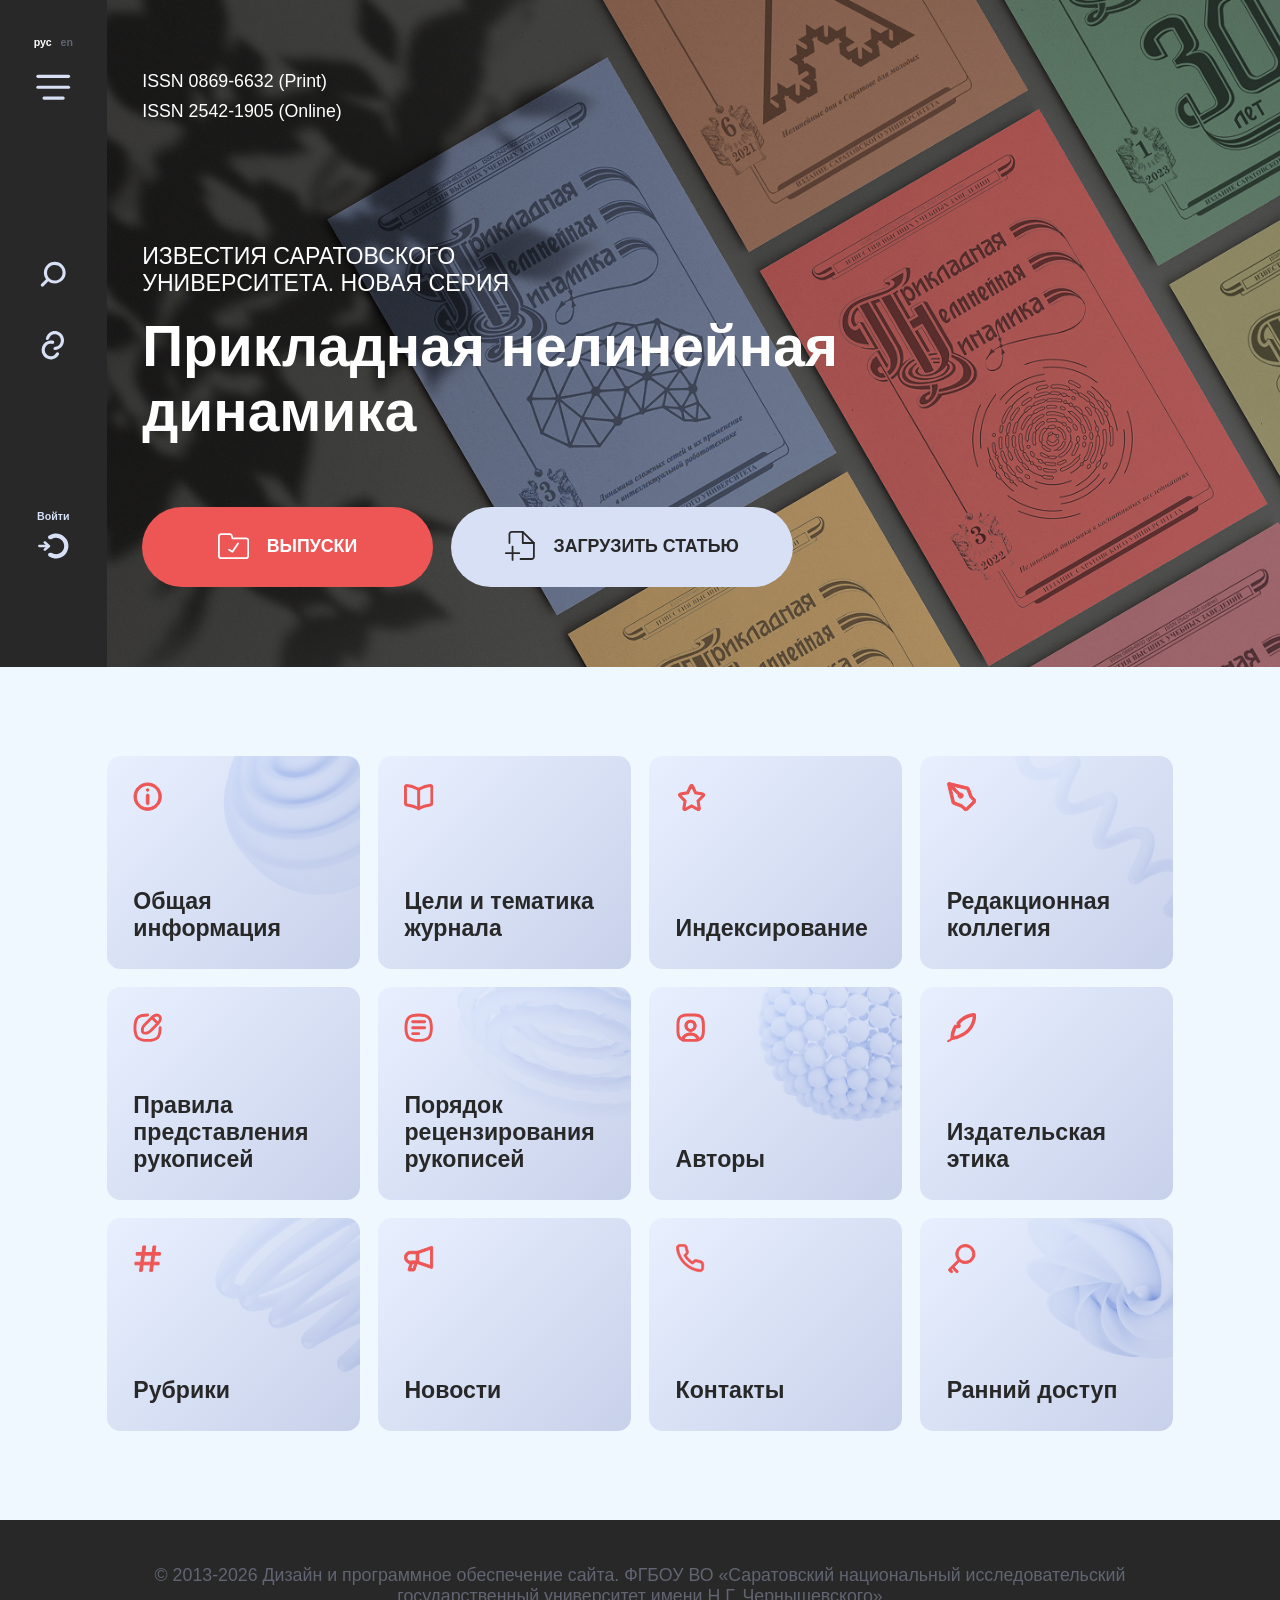
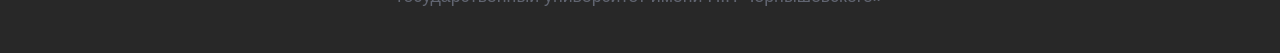
==== commit d5d7d5bf: "feat:add editors" ====
--- a/index.html
+++ b/index.html
@@ -214,13 +214,13 @@
                         </div>
                         <div class="hero__info-button">
                             <div class="btn btn--main hero__info-button--small">
-                                <svg class="svg hero__svg">
+                                <svg class="svg svg--white">
                                     <use href="./assets/icons/sprite.svg#folder"></use>
                                 </svg>
                                 <span>ВЫПУСКИ</span>
                             </div>
                             <div class="btn btn--gray hero__info-button--big">
-                                <svg class="svg hero__svg">
+                                <svg class="svg svg--dark">
                                     <use href="./assets/icons/sprite.svg#file"></use>
                                 </svg>
                                 <span>ЗАГРУЗИТЬ СТАТЬЮ</span>
@@ -234,76 +234,76 @@
             <div class="container">
                 <div class="cards">
                     <a href="#" class="card" data-bg-icon="icon-1.png">
-                        <svg class="card__svg">
+                        <svg class="svg svg--small svg--main">
                             <use href="./assets/icons/sprite.svg#info"></use>
                         </svg>
-                        <p class="card__text card__text--bold">Общая информация</p>
-                    </a>
-                    <a href="#" class="card">
-                        <svg class="card__svg">
+                        <p class="text text--bold">Общая информация</p>
+                    </a>
+                    <a href="#" class="card">
+                        <svg class="svg svg--small svg--main">
                             <use href="./assets/icons/sprite.svg#book"></use>
                         </svg>
-                        <p class="card__text card__text--bold">Цели и тематика журнала</p>
-                    </a>
-                    <a href="#" class="card">
-                        <svg class="card__svg">
+                        <p class="text text--bold">Цели и тематика журнала</p>
+                    </a>
+                    <a href="#" class="card">
+                        <svg class="svg svg--small svg--main">
                             <use href="./assets/icons/sprite.svg#star"></use>
                         </svg>
-                        <p class="card__text card__text--bold">Индексирование</p>
+                        <p class="text text--bold">Индексирование</p>
                     </a>
                     <a href="#" class="card" data-bg-icon="icon-2.png">
-                        <svg class="card__svg">
+                        <svg class="svg svg--small svg--main">
                             <use href="./assets/icons/sprite.svg#pencil"></use>
                         </svg>
-                        <p class="card__text card__text--bold">Редакционная коллегия</p>
-                    </a>
-                    <a href="#" class="card">
-                        <svg class="card__svg">
+                        <p class="text text--bold">Редакционная коллегия</p>
+                    </a>
+                    <a href="#" class="card">
+                        <svg class="svg svg--small svg--main">
                             <use href="./assets/icons/sprite.svg#check_list"></use>
                         </svg>
-                        <p class="card__text card__text--bold">Правила представления рукописей</p>
+                        <p class="text text--bold">Правила представления рукописей</p>
                     </a>
                     <a href="#" class="card" data-bg-icon="icon-3.png">
-                        <svg class="card__svg">
+                        <svg class="svg svg--small svg--main">
                             <use href="./assets/icons/sprite.svg#list"></use>
                         </svg>
-                        <p class="card__text card__text--bold">Порядок рецензирования рукописей</p>
+                        <p class="text text--bold">Порядок рецензирования рукописей</p>
                     </a>
                     <a href="#" class="card" data-bg-icon="icon-4.png">
-                        <svg class="card__svg">
+                        <svg class="svg svg--small svg--main">
                             <use href="./assets/icons/sprite.svg#contacts"></use>
                         </svg>
-                        <p class="card__text card__text--bold">Авторы</p>
-                    </a>
-                    <a href="#" class="card">
-                        <svg class="card__svg">
+                        <p class="text text--bold">Авторы</p>
+                    </a>
+                    <a href="#" class="card">
+                        <svg class="svg svg--small svg--main">
                             <use href="./assets/icons/sprite.svg#pen"></use>
                         </svg>
-                        <p class="card__text card__text--bold">Издательская этика</p>
+                        <p class="text text--bold">Издательская этика</p>
                     </a>
                     <a href="#" class="card" data-bg-icon="icon-5.png">
-                        <svg class="card__svg">
+                        <svg class="svg svg--small svg--main">
                             <use href="./assets/icons/sprite.svg#hesh"></use>
                         </svg>
-                        <p class="card__text card__text--bold">Рубрики</p>
-                    </a>
-                    <a href="#" class="card">
-                        <svg class="card__svg">
+                        <p class="text text--bold">Рубрики</p>
+                    </a>
+                    <a href="#" class="card">
+                        <svg class="svg svg--small svg--main">
                             <use href="./assets/icons/sprite.svg#speaker"></use>
                         </svg>
-                        <p class="card__text card__text--bold">Новости</p>
-                    </a>
-                    <a href="#" class="card">
-                        <svg class="card__svg">
+                        <p class="text text--bold">Новости</p>
+                    </a>
+                    <a href="#" class="card">
+                        <svg class="svg svg--small svg--main">
                             <use href="./assets/icons/sprite.svg#handset"></use>
                         </svg>
-                        <p class="card__text card__text--bold">Контакты</p>
+                        <p class="text text--bold">Контакты</p>
                     </a>
                     <a href="#" class="card" data-bg-icon="icon-6.png">
-                        <svg class="card__svg">
+                        <svg class="svg svg--small svg--main">
                             <use href="./assets/icons/sprite.svg#key"></use>
                         </svg>
-                        <p class="card__text card__text--bold">Ранний доступ</p>
+                        <p class="text text--bold">Ранний доступ</p>
                     </a>
                 </div>
             </div>
--- a/sass/style.css
+++ b/sass/style.css
@@ -241,54 +241,6 @@
   overflow: hidden;
 }
 
-.btn {
-  -webkit-tap-highlight-color: transparent;
-  outline: none;
-  cursor: pointer;
-  display: flex;
-  align-items: center;
-  justify-content: center;
-  border-radius: 10rem;
-  transition: all 0.3s ease;
-}
-.btn--highlight {
-  text-decoration: underline;
-  text-decoration-style: dashed;
-}
-.btn--main {
-  background-color: #ee5656;
-  color: #FFF;
-}
-.btn--main .svg {
-  stroke: #FFF;
-}
-@media (hover: hover) {
-  .btn--main:hover {
-    background-color: #fd5f5f;
-  }
-}
-.btn--gray {
-  background-color: #d8e0f5;
-  color: #282828;
-}
-.btn--gray .svg {
-  stroke: #282828;
-}
-@media (hover: hover) {
-  .btn--gray:hover {
-    background-color: #e2eaff;
-  }
-}
-.btn--dark-gray {
-  background-color: #3c3d41;
-  color: #FFF;
-}
-@media (hover: hover) {
-  .btn--dark-gray:hover {
-    background-color: #484b53;
-  }
-}
-
 @media (max-width: 48em) {
   html {
     font-size: 2.00833333vw;
@@ -328,7 +280,7 @@
   height: 75rem;
   top: 0;
   background-color: #282828;
-  transition: transform 0.5s ease-in-out;
+  transition: transform 0.5s ease-in-out, left 0.5s ease-in-out;
 }
 .header__content-feed {
   z-index: 1;
@@ -706,17 +658,18 @@
   padding: 0;
 }
 .footer__info {
-  padding: 5.5rem 30rem;
+  padding: 5.1rem 12rem;
   text-align: center;
   font-weight: 500;
-  font-size: 1.6rem;
+  font-size: 2rem;
 }
 .footer__text {
   color: #616571;
 }
 @media (max-width: 48em) {
   .footer__info {
-    padding: 3.5rem 1.5rem;
+    padding: 3.7rem 1.5rem;
+    font-size: 1.6rem;
   }
 }
 
@@ -729,6 +682,24 @@
   flex-direction: column;
   justify-content: space-between;
   border-radius: 1.5rem;
+}
+.card__content {
+  display: flex;
+  flex-direction: column;
+}
+.card-wrap {
+  display: flex;
+  flex-direction: column;
+  gap: 3rem;
+}
+.card__picture {
+  display: block;
+}
+.card__location {
+  display: flex;
+}
+.card ol .card__list-item {
+  display: list-item;
 }
 .card__header {
   font-weight: 700;
@@ -750,24 +721,8 @@
 .card__footer {
   display: flex;
 }
-.card__text {
-  font-weight: 400;
-  font-size: 2.6rem;
-}
-.card__text--bold {
-  font-weight: 700;
-}
 .card__info {
   display: flex;
-}
-.card__link {
-  font-weight: 400;
-  text-decoration: underline;
-  color: #ee5656;
-  font-size: 2.6rem;
-}
-.card__link--bold {
-  font-weight: 700;
 }
 .card__btns {
   display: flex;
@@ -811,6 +766,44 @@
   .card__link {
     font-size: 2rem;
   }
+}
+
+.pagination {
+  width: 100%;
+  display: flex;
+  justify-content: space-between;
+  padding-bottom: 5rem;
+}
+.pagination-selector {
+  display: flex;
+  align-items: center;
+}
+.pagination-wrap {
+  padding: 0 3.7rem;
+  border-radius: 1.5rem;
+  background-color: #ecf1fb;
+  display: flex;
+  gap: 5rem;
+  align-items: center;
+}
+.pagination-list {
+  display: flex;
+  gap: 6rem;
+}
+.pagination-item {
+  font-weight: 700;
+  font-size: 2.6rem;
+}
+.pagination-item.active {
+  color: #ee5656;
+}
+.pagination-arrow {
+  width: 2.4rem;
+  height: 2.4rem;
+  stroke: #282828;
+}
+.pagination-arrow.active {
+  stroke: #ee5656;
 }
 
 .selector__label {
@@ -929,6 +922,258 @@
   }
 }
 
+.viewing {
+  width: 25rem;
+  padding: 7rem 0 0 4rem;
+}
+.viewing-wrap {
+  display: flex;
+  justify-content: space-between;
+  padding-bottom: 1rem;
+}
+.viewing__text {
+  font-weight: 400;
+  font-size: 2rem;
+}
+.viewing__number {
+  font-weight: 700;
+  font-size: 2rem;
+}
+.viewing__line {
+  width: 100%;
+  height: 0.3rem;
+  background: linear-gradient(to right, #ee5656 0%, #ee5656 var(--progress), #d8e0f5 var(--progress), #d8e0f5 100%);
+  border-radius: 10rem;
+  transition: background 0.1s linear;
+}
+@media (max-width: 48em) {
+  .viewing {
+    padding: 3rem 0 0 1.5rem;
+  }
+}
+
+.accordion__list {
+  display: flex;
+  flex-direction: column;
+}
+.accordion__list-item {
+  padding-left: 3.5rem;
+  position: relative;
+  display: flex;
+  flex-direction: column;
+}
+.accordion__list-item::before, .accordion__list-item::after {
+  content: "";
+  position: absolute;
+  left: 0;
+  top: 1.2rem;
+  width: 1.6rem;
+  height: 0.3rem;
+  background-color: #ee5656;
+  border-radius: 0.3rem;
+  transition: transform 0.4s ease;
+}
+.accordion__list-item::after {
+  transform: rotate(90deg);
+}
+.accordion__list-item:has(.accordion-dropdown.open)::before {
+  transform: rotate(45deg);
+}
+.accordion__list-item:has(.accordion-dropdown.open)::after {
+  transform: rotate(135deg);
+}
+.accordion__trigger {
+  cursor: pointer;
+  font-weight: 600;
+  font-size: 2.6rem;
+}
+.accordion-dropdown {
+  opacity: 0;
+  max-height: 0;
+  overflow: hidden;
+  transition: opacity 0.5s ease-in-out, max-height 0.4s ease-out, padding-top 0.4s ease-out;
+}
+.accordion-dropdown.open {
+  padding-top: 2rem;
+  opacity: 1;
+  transition: opacity 0.5s ease-in-out, max-height 0.4s ease-out, padding-top 0.4s ease-out;
+}
+.accordion-dropdown__list-item {
+  display: flex;
+  gap: 1rem;
+}
+
+.text {
+  font-weight: 400;
+  font-size: 2.6rem;
+  transition: color 0.5s ease;
+}
+.text--bold {
+  font-weight: 700;
+}
+.text p {
+  padding-bottom: 3rem;
+}
+@media (max-width: 48em) {
+  .text {
+    font-size: 2rem;
+  }
+}
+
+.svg {
+  width: 3.5rem;
+  height: 3.5rem;
+  flex-shrink: 0;
+  transition: fill 0.5s ease, stroke 0.5s ease;
+}
+.svg--small {
+  width: 3.3rem;
+  height: 3.3rem;
+}
+.svg--main {
+  fill: #ee5656;
+  stroke: #ee5656;
+}
+.svg--dark {
+  fill: #282828;
+  stroke: #282828;
+}
+.svg--white {
+  fill: #FFF;
+  stroke: #FFF;
+}
+
+.link {
+  font-weight: 400;
+  font-size: 2.6rem;
+  text-decoration: underline;
+  color: #ee5656;
+  -webkit-text-decoration-skip-ink: none;
+          text-decoration-skip-ink: none;
+}
+.link--bold {
+  font-weight: 700;
+}
+
+.title {
+  font-weight: 700;
+  font-size: 4rem;
+}
+.title--big {
+  font-weight: 400;
+  font-size: 96px;
+  text-align: center;
+  padding-bottom: 2rem;
+}
+@media (max-width: 48em) {
+  .title {
+    font-size: 3rem;
+  }
+}
+
+.subtitle {
+  font-weight: 700;
+  font-size: 2.6rem;
+}
+
+.list {
+  display: flex;
+  flex-direction: column;
+  gap: 1rem;
+}
+.list-item {
+  display: flex;
+  align-items: center;
+}
+.list-item--point {
+  padding-left: 5.5rem;
+  position: relative;
+}
+.list-item--point::before {
+  content: "";
+  left: 2.3rem;
+  position: absolute;
+  width: 1rem;
+  height: 1rem;
+  border-radius: 100%;
+  background-color: #ee5656;
+}
+
+.circle-picture {
+  border-radius: 50%;
+  display: block;
+  overflow: hidden;
+  width: 17rem;
+  height: 17rem;
+}
+.circle-picture--small {
+  width: 11rem;
+  height: 11rem;
+}
+@media (max-width: 48em) {
+  .circle-picture {
+    width: 12rem;
+    height: 12rem;
+  }
+}
+
+.sources-list {
+  font-weight: 400;
+  font-size: 2.6rem;
+  display: flex;
+  flex-direction: column;
+  gap: 1rem;
+}
+
+.line--thin {
+  width: 100%;
+  height: 0;
+  border: 0.1rem solid #d8e0f5;
+  margin: 2rem 0 2rem;
+}
+
+.btn {
+  -webkit-tap-highlight-color: transparent;
+  outline: none;
+  cursor: pointer;
+  display: flex;
+  align-items: center;
+  justify-content: center;
+  border-radius: 10rem;
+  transition: all 0.3s ease;
+}
+.btn--highlight {
+  text-decoration: underline;
+  text-decoration-style: dashed;
+}
+.btn--main {
+  background-color: #ee5656;
+  color: #FFF;
+}
+@media (hover: hover) {
+  .btn--main:hover {
+    background-color: #fd5f5f;
+  }
+}
+.btn--gray {
+  background-color: #d8e0f5;
+  color: #282828;
+}
+@media (hover: hover) {
+  .btn--gray:hover {
+    background-color: #e2eaff;
+  }
+}
+.btn--dark-gray {
+  background-color: #3c3d41;
+  color: #FFF;
+}
+@media (hover: hover) {
+  .btn--dark-gray:hover {
+    background-color: #484b53;
+  }
+}
+
 .hero__bg {
   height: 75rem;
   background-image: url("../assets/img/header.png");
@@ -985,7 +1230,7 @@
   justify-content: space-between;
 }
 .hero__info-title {
-  padding-bottom: 6rem;
+  padding-bottom: 7rem;
 }
 .hero__info-title h1 {
   font-weight: 700;
@@ -993,7 +1238,7 @@
   color: #FFF;
 }
 .hero__info-subtitle {
-  padding-bottom: 1rem;
+  padding-bottom: 2rem;
 }
 .hero__info-subtitle h2 {
   color: #FFF;
@@ -1096,63 +1341,32 @@
   }
 }
 
-.archive__year {
-  font-weight: 400;
-  font-size: 96px;
-  text-align: center;
-  padding-bottom: 2rem;
-}
-.archive__pagination {
-  width: 100%;
-  display: flex;
-  justify-content: space-between;
-  padding-bottom: 5rem;
-}
-.archive__pagination-selector {
-  display: flex;
-  align-items: center;
-}
-.archive__pagination-wrap {
-  padding: 0 3.7rem;
-  border-radius: 1.5rem;
-  background-color: #ecf1fb;
-  display: flex;
-  gap: 5rem;
-  align-items: center;
-}
-.archive__pagination-list {
-  display: flex;
-  gap: 6rem;
-}
-.archive__pagination-item {
-  font-weight: 700;
-  font-size: 2.6rem;
-}
-.archive__pagination-item.active {
-  color: #ee5656;
-}
-.archive__pagination-arrow {
-  width: 2.4rem;
-  height: 2.4rem;
-  stroke: #282828;
-}
-.archive__pagination-arrow.active {
-  stroke: #ee5656;
-}
-.archive .hero .container {
+.archive .hero__bg {
   background-image: url("../assets/img/background/archive__background.png");
-  padding: 0;
-  width: 100%;
+}
+.archive .title {
+  font-size: 3.2rem;
+  text-transform: uppercase;
+  transition: color 0.3s ease-in-out;
+}
+.archive .subtitle {
+  font-weight: 500;
+  font-size: 2rem;
+  transition: color 0.3s ease-in-out;
 }
 .archive .cards {
   grid-template-columns: repeat(3, 1fr);
   gap: 5rem 2rem;
 }
 .archive .card {
-  height: 30rem;
   background: linear-gradient(135deg, #e8f0ff 0%, #c8d1ea 100%);
   position: relative;
   transition: background 0.3s ease-in-out;
+  height: 23rem;
+  padding: 3.5rem 3rem 4rem;
+}
+.archive .card-wrap {
+  position: relative;
 }
 .archive .card::before {
   content: "";
@@ -1193,13 +1407,8 @@
 }
 .archive .card__header {
   display: flex;
-  justify-content: space-between;
-}
-.archive .card__header-title {
-  transition: color 0.3s ease-in-out;
-}
-.archive .card__header-subtitle {
-  transition: color 0.3s ease-in-out;
+  flex-direction: column;
+  gap: 1rem;
 }
 .archive .card__footer {
   gap: 2rem;
@@ -1211,6 +1420,9 @@
   color: #ee5656;
   text-transform: uppercase;
   transition: color 0.3s ease-in-out;
+}
+.archive .card__footer-svg {
+  transition: stroke 0.3s ease-in-out;
 }
 .archive .card__download {
   z-index: 2;
@@ -1250,45 +1462,37 @@
   fill: #FFF;
   transition: fill 0.3s ease-in-out;
 }
-.archive .card__link {
-  display: flex;
-  flex-direction: column;
-  justify-content: space-between;
-  height: 23rem;
-  padding: 3.5rem 3rem 4rem;
-  text-decoration: none;
-}
 @media (hover: hover) {
-  .archive .card:hover {
+  .archive .card-wrap:hover .card {
     background: #ee5656;
   }
-  .archive .card:hover::before {
+  .archive .card-wrap:hover .card::before {
     transform: rotate(15deg);
   }
-  .archive .card:hover .card__footer-text,
-  .archive .card:hover .card__header-title,
-  .archive .card:hover .card__header-subtitle {
+  .archive .card-wrap:hover .card__footer-text,
+  .archive .card-wrap:hover .title,
+  .archive .card-wrap:hover .subtitle {
     color: #FFF;
   }
-  .archive .card:hover .card__footer-svg {
+  .archive .card-wrap:hover .card__footer-svg {
     stroke: #FFF;
   }
-  .archive .card:hover .card__download-svg {
+  .archive .card-wrap:hover .card__download-svg {
     background-color: #FFF;
   }
-  .archive .card:hover .card__download-svg--line {
+  .archive .card-wrap:hover .card__download-svg--line {
     stroke: #ee5656;
   }
-  .archive .card:hover .card__download-svg--arrow {
+  .archive .card-wrap:hover .card__download-svg--arrow {
     stroke: #ee5656;
   }
-  .archive .card:hover .card__download-svg--pdf {
+  .archive .card-wrap:hover .card__download-svg--pdf {
     fill: #ee5656;
   }
-  .archive .card__download:hover {
+  .archive .card-wrap__download:hover {
     transform: scale(1.2);
   }
-  .archive .card__download:hover .card__download-svg--arrow {
+  .archive .card-wrap__download:hover .card__download-svg--arrow {
     animation: bounceArrow 1s ease infinite;
   }
 }
@@ -1333,9 +1537,6 @@
     transform: translateY(-0.3rem);
   }
 }
-.primary {
-  background-color: aliceblue;
-}
 .primary .cards {
   grid-template-columns: repeat(4, 1fr);
   gap: 2rem;
@@ -1346,7 +1547,8 @@
   }
 }
 .primary .card {
-  height: 24rem;
+  padding: 3rem;
+  height: 18rem;
   position: relative;
   background-image: linear-gradient(135deg, #e8f0ff 0%, #c8d1ea 100%);
   transition: background 0.5s ease;
@@ -1382,40 +1584,25 @@
 .primary .card[data-bg-icon="icon-6.png"]::before {
   background-image: url("../assets/icons/background-card/icon-6.png");
 }
-.primary .card__text {
-  padding: 3rem;
-  transition: color 0.5s ease;
-}
-.primary .card__svg {
-  padding: 3rem 0 0 3rem;
-  transition: stroke 0.5s ease, fill 0.5s ease;
-}
 @media (hover: hover) {
   .primary .card:hover {
     background: #ee5656;
   }
-  .primary .card:hover .card__svg {
+  .primary .card:hover .svg {
     stroke: #FFF;
     fill: #FFF;
   }
   .primary .card:hover::before {
     mix-blend-mode: overlay;
   }
-  .primary .card:hover .card__text {
+  .primary .card:hover .text {
     color: #FFF;
   }
 }
 @media (max-width: 48em) {
   .primary .card {
-    width: 21.5rem;
-    height: 21.5rem;
-  }
-  .primary .card__text {
-    font-size: 2rem;
-    padding: 1.5rem;
-  }
-  .primary .card__svg {
-    padding: 1.5rem 0 0 1.5rem;
+    padding: 1.8rem 1.5rem;
+    height: 17.9rem;
   }
 }
 
@@ -1423,20 +1610,10 @@
   background-image: url("../assets/img/article__background.png");
 }
 .article .hero__info-title h1 {
-  color: #FFF;
-  font-weight: 700;
   font-size: 4rem;
 }
-.article .hero__info-subtitle {
-  padding-bottom: 2rem;
-}
-.article .hero__info-subtitle h2 {
-  color: #FFF;
-  font-weight: 400;
-  font-size: 2.6rem;
-}
 .article .cards {
-  padding: 8rem 0 10rem 0;
+  padding: 8rem 0 0 0;
   display: flex;
   flex-direction: column;
   gap: 5rem;
@@ -1477,9 +1654,6 @@
   border-radius: 50%;
   overflow: hidden;
 }
-.article .card__text p {
-  padding-bottom: 3rem;
-}
 .article .card__info {
   gap: 1rem;
   flex-direction: column;
@@ -1488,4 +1662,133 @@
   .article .card {
     padding: 4rem 1.5rem 5rem;
   }
+}
+
+.thematics .hero__bg {
+  background-image: url("../assets/img/background/thematics__background.png");
+}
+.thematics .card {
+  background-color: #FFF;
+  padding: 5rem 4rem 3rem 4rem;
+  gap: 3rem;
+}
+.thematics .card__text {
+  padding-bottom: 3rem;
+}
+.thematics .card__list {
+  padding-bottom: 3rem;
+  gap: 1rem;
+}
+.thematics .card__list--ol {
+  list-style: none;
+  counter-reset: ol-counter;
+}
+.thematics .card__list--ol .card__list-item {
+  counter-increment: ol-counter;
+}
+.thematics .card__list--ol .card__list-item::before {
+  content: counter(ol-counter, decimal-leading-zero) ".";
+  position: absolute;
+  left: 0;
+  font-weight: 500;
+  font-size: 2.6rem;
+}
+.thematics .card__list-item {
+  position: relative;
+  align-items: center;
+  padding-left: 5.5rem;
+}
+.thematics .card__list-item .card__text {
+  padding-bottom: 0;
+}
+@media (max-width: 48em) {
+  .thematics .card {
+    padding: 4rem 1.5rem 5rem;
+  }
+  .thematics .card__header-title {
+    font-size: 3rem;
+  }
+  .thematics .card__header-subtitle {
+    font-size: 2rem;
+  }
+  .thematics .card__list--ol .card__list-item::before {
+    font-size: 2rem;
+  }
+}
+
+.editors .hero__bg {
+  background-image: url("../assets/img/background/editors__background.png");
+}
+.editors .accordion {
+  padding-top: 2rem;
+}
+@media (max-width: 48em) {
+  .editors .accordion {
+    padding-top: 3rem;
+  }
+}
+.editors .circle-picture {
+  position: absolute;
+  left: 17rem;
+}
+@media (max-width: 48em) {
+  .editors .circle-picture {
+    position: relative;
+    left: 0;
+  }
+}
+.editors .card {
+  padding: 5rem 4rem 6rem 25rem;
+  background-color: #FFF;
+  gap: 1rem;
+}
+.editors .card__header {
+  display: flex;
+}
+.editors .card-wrap {
+  padding-bottom: 8rem;
+}
+.editors .card-wrap:last-child {
+  padding-bottom: 0;
+}
+.editors .card__location {
+  gap: 1rem;
+  font-weight: 600;
+  font-size: 2rem;
+  padding-bottom: 2rem;
+}
+.editors .card__svg {
+  width: 1.5rem;
+  height: 2rem;
+}
+.editors .card__link--bold {
+  font-size: 4rem;
+}
+.editors .card__content {
+  gap: 1rem;
+}
+@media (max-width: 48em) {
+  .editors .card {
+    padding: 4rem 1.5rem 5rem;
+    flex-direction: column;
+    gap: 2rem;
+  }
+  .editors .card__header {
+    gap: 2rem;
+    flex-direction: row;
+  }
+}
+@media (hover: hover) {
+  .editors .hero__info-button .btn:hover .svg {
+    animation: bounceArrow 1s ease infinite;
+  }
+}
+
+@keyframes bounceArrow {
+  0%, 100% {
+    transform: translateY(0);
+  }
+  50% {
+    transform: translateY(-0.5rem);
+  }
 }/*# sourceMappingURL=style.css.map */
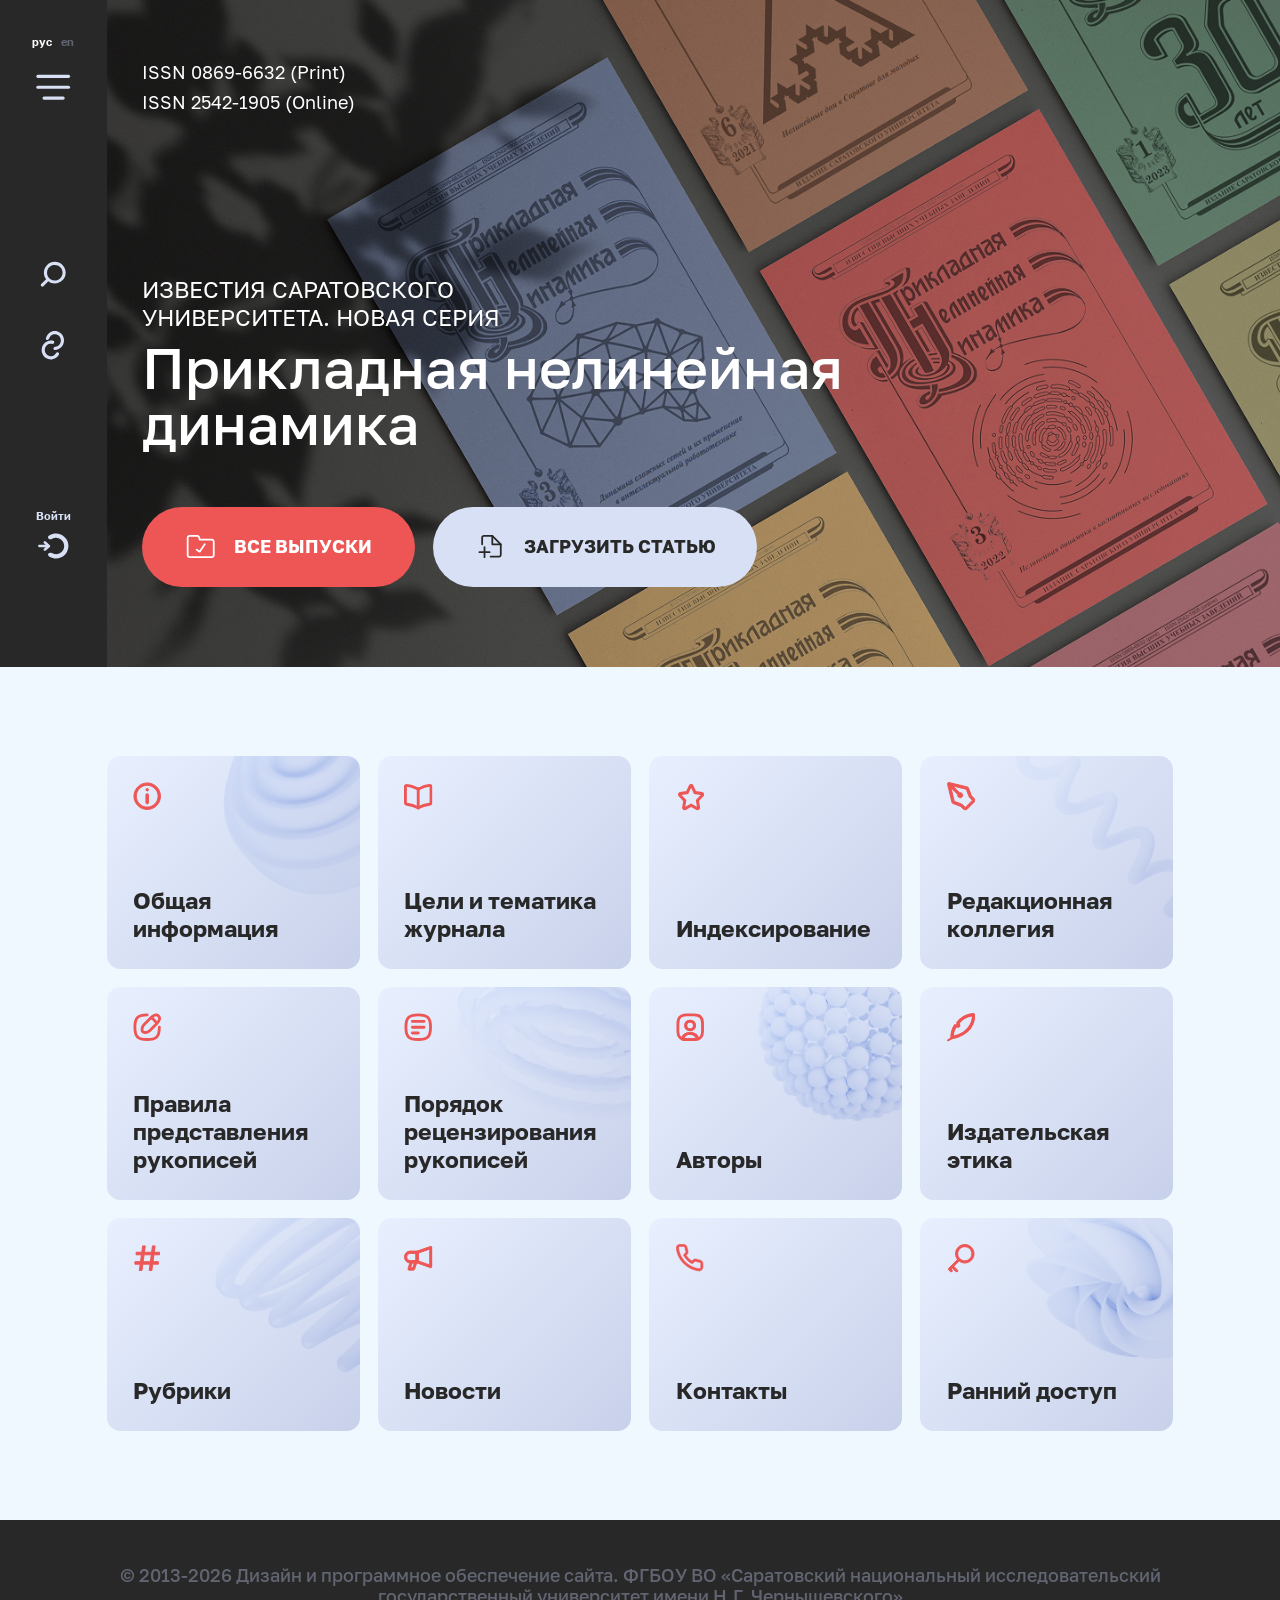
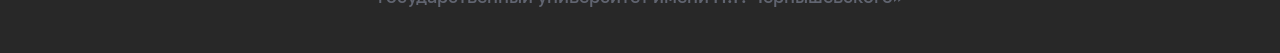
==== commit 4c52fecf: "feat:fix index.html with perfect pixel" ====
--- a/index.html
+++ b/index.html
@@ -198,118 +198,118 @@
     </header>
 
     <main class="main">
-        <section class="hero">
-            <div class="hero__bg">
-                <div class="hero__info">
-                    <div class="hero__header">
-                        <span>ISSN 0869-6632 (Print)</span> 
-                        <span>ISSN 2542-1905 (Online)</span>
-                    </div>
-                    <div class="hero__info-content">
-                        <div class="hero__info-subtitle">
-                            <h2>Известия Саратовского <br> университета. Новая серия</h2>
-                        </div>
-                        <div class="hero__info-title">
-                            <h1>Прикладная нелинейная динамика</h1>
-                        </div>
-                        <div class="hero__info-button">
-                            <div class="btn btn--main hero__info-button--small">
-                                <svg class="svg svg--white">
-                                    <use href="./assets/icons/sprite.svg#folder"></use>
-                                </svg>
-                                <span>ВЫПУСКИ</span>
-                            </div>
-                            <div class="btn btn--gray hero__info-button--big">
-                                <svg class="svg svg--dark">
-                                    <use href="./assets/icons/sprite.svg#file"></use>
-                                </svg>
-                                <span>ЗАГРУЗИТЬ СТАТЬЮ</span>
+        <div class="primary">
+            <section class="hero">
+                <div class="hero__bg">
+                    <div class="hero__info">
+                        <div class="hero__header">
+                            <span>ISSN 0869-6632 (Print)</span>
+                            <span>ISSN 2542-1905 (Online)</span>
+                        </div>
+                        <div class="hero__info-content">
+                            <div class="hero__info-subtitle">
+                                <h2>Известия Саратовского <br> университета. Новая серия</h2>
+                            </div>
+                            <div class="hero__info-title">
+                                <h1>Прикладная нелинейная динамика</h1>
+                            </div>
+                            <div class="hero__info-button">
+                                <div class="btn btn--main hero__info-button--small">
+                                    <svg class="svg svg--white">
+                                        <use href="./assets/icons/primary/sprite.svg#folder"></use>
+                                    </svg>
+                                    <span>все выпуски</span>
+                                </div>
+                                <div class="btn btn--gray hero__info-button--big">
+                                    <svg class="svg svg--dark">
+                                        <use href="./assets/icons/primary/sprite.svg#file"></use>
+                                    </svg>
+                                    <span>загрузить статью</span>
+                                </div>
                             </div>
                         </div>
                     </div>
                 </div>
-            </div>
-        </section>
-        <section class="primary">
-            <div class="container">
-                <div class="cards">
-                    <a href="#" class="card" data-bg-icon="icon-1.png">
-                        <svg class="svg svg--small svg--main">
-                            <use href="./assets/icons/sprite.svg#info"></use>
-                        </svg>
-                        <p class="text text--bold">Общая информация</p>
-                    </a>
-                    <a href="#" class="card">
-                        <svg class="svg svg--small svg--main">
-                            <use href="./assets/icons/sprite.svg#book"></use>
-                        </svg>
-                        <p class="text text--bold">Цели и тематика журнала</p>
-                    </a>
-                    <a href="#" class="card">
-                        <svg class="svg svg--small svg--main">
-                            <use href="./assets/icons/sprite.svg#star"></use>
-                        </svg>
-                        <p class="text text--bold">Индексирование</p>
-                    </a>
-                    <a href="#" class="card" data-bg-icon="icon-2.png">
-                        <svg class="svg svg--small svg--main">
-                            <use href="./assets/icons/sprite.svg#pencil"></use>
-                        </svg>
-                        <p class="text text--bold">Редакционная коллегия</p>
-                    </a>
-                    <a href="#" class="card">
-                        <svg class="svg svg--small svg--main">
-                            <use href="./assets/icons/sprite.svg#check_list"></use>
-                        </svg>
-                        <p class="text text--bold">Правила представления рукописей</p>
-                    </a>
-                    <a href="#" class="card" data-bg-icon="icon-3.png">
-                        <svg class="svg svg--small svg--main">
-                            <use href="./assets/icons/sprite.svg#list"></use>
-                        </svg>
-                        <p class="text text--bold">Порядок рецензирования рукописей</p>
-                    </a>
-                    <a href="#" class="card" data-bg-icon="icon-4.png">
-                        <svg class="svg svg--small svg--main">
-                            <use href="./assets/icons/sprite.svg#contacts"></use>
-                        </svg>
-                        <p class="text text--bold">Авторы</p>
-                    </a>
-                    <a href="#" class="card">
-                        <svg class="svg svg--small svg--main">
-                            <use href="./assets/icons/sprite.svg#pen"></use>
-                        </svg>
-                        <p class="text text--bold">Издательская этика</p>
-                    </a>
-                    <a href="#" class="card" data-bg-icon="icon-5.png">
-                        <svg class="svg svg--small svg--main">
-                            <use href="./assets/icons/sprite.svg#hesh"></use>
-                        </svg>
-                        <p class="text text--bold">Рубрики</p>
-                    </a>
-                    <a href="#" class="card">
-                        <svg class="svg svg--small svg--main">
-                            <use href="./assets/icons/sprite.svg#speaker"></use>
-                        </svg>
-                        <p class="text text--bold">Новости</p>
-                    </a>
-                    <a href="#" class="card">
-                        <svg class="svg svg--small svg--main">
-                            <use href="./assets/icons/sprite.svg#handset"></use>
-                        </svg>
-                        <p class="text text--bold">Контакты</p>
-                    </a>
-                    <a href="#" class="card" data-bg-icon="icon-6.png">
-                        <svg class="svg svg--small svg--main">
-                            <use href="./assets/icons/sprite.svg#key"></use>
-                        </svg>
-                        <p class="text text--bold">Ранний доступ</p>
-                    </a>
+            </section>
+            <section class="content">
+                <div class="container">
+                    <div class="cards">
+                        <a href="#" class="card" data-bg-icon="icon-1.png">
+                            <svg class="svg svg--small svg--main">
+                                <use href="./assets/icons/primary/sprite.svg#info"></use>
+                            </svg>
+                            <p class="text text--bold">Общая информация</p>
+                        </a>
+                        <a href="#" class="card">
+                            <svg class="svg svg--small svg--main">
+                                <use href="./assets/icons/primary/sprite.svg#book"></use>
+                            </svg>
+                            <p class="text text--bold">Цели и тематика журнала</p>
+                        </a>
+                        <a href="#" class="card">
+                            <svg class="svg svg--small svg--main">
+                                <use href="./assets/icons/primary/sprite.svg#star"></use>
+                            </svg>
+                            <p class="text text--bold">Индексирование</p>
+                        </a>
+                        <a href="#" class="card" data-bg-icon="icon-2.png">
+                            <svg class="svg svg--small svg--main">
+                                <use href="./assets/icons/primary/sprite.svg#pencil"></use>
+                            </svg>
+                            <p class="text text--bold">Редакционная коллегия</p>
+                        </a>
+                        <a href="#" class="card">
+                            <svg class="svg svg--small svg--main">
+                                <use href="./assets/icons/primary/sprite.svg#check_list"></use>
+                            </svg>
+                            <p class="text text--bold">Правила представления рукописей</p>
+                        </a>
+                        <a href="#" class="card" data-bg-icon="icon-3.png">
+                            <svg class="svg svg--small svg--main">
+                                <use href="./assets/icons/primary/sprite.svg#list"></use>
+                            </svg>
+                            <p class="text text--bold">Порядок рецензирования рукописей</p>
+                        </a>
+                        <a href="#" class="card" data-bg-icon="icon-4.png">
+                            <svg class="svg svg--small svg--main">
+                                <use href="./assets/icons/primary/sprite.svg#contacts"></use>
+                            </svg>
+                            <p class="text text--bold">Авторы</p>
+                        </a>
+                        <a href="#" class="card">
+                            <svg class="svg svg--small svg--main">
+                                <use href="./assets/icons/primary/sprite.svg#pen"></use>
+                            </svg>
+                            <p class="text text--bold">Издательская этика</p>
+                        </a>
+                        <a href="#" class="card" data-bg-icon="icon-5.png">
+                            <svg class="svg svg--small svg--main">
+                                <use href="./assets/icons/primary/sprite.svg#hesh"></use>
+                            </svg>
+                            <p class="text text--bold">Рубрики</p>
+                        </a>
+                        <a href="#" class="card">
+                            <svg class="svg svg--small svg--main">
+                                <use href="./assets/icons/primary/sprite.svg#speaker"></use>
+                            </svg>
+                            <p class="text text--bold">Новости</p>
+                        </a>
+                        <a href="#" class="card">
+                            <svg class="svg svg--small svg--main">
+                                <use href="./assets/icons/primary/sprite.svg#handset"></use>
+                            </svg>
+                            <p class="text text--bold">Контакты</p>
+                        </a>
+                        <a href="#" class="card" data-bg-icon="icon-6.png">
+                            <svg class="svg svg--small svg--main">
+                                <use href="./assets/icons/primary/sprite.svg#key"></use>
+                            </svg>
+                            <p class="text text--bold">Ранний доступ</p>
+                        </a>
+                    </div>
                 </div>
-            </div>
-        </section>
-
-
+            </section>
+        </div>
     </main>
 
     <footer class="footer">
--- a/sass/style.css
+++ b/sass/style.css
@@ -1,161 +1,41 @@
 @font-face {
-  font-family: "Montserrat";
-  src: url("../assets/fonts/Montserrat-Black.ttf") format("truetype");
+  font-family: "Golos Text";
+  src: url("../assets/fonts/Golos-Text/GolosText-Medium.eot");
+  src: local("Golos Text Medium"), local("GolosText-Medium"), url("../assets/fonts/Golos-Text/GolosText-Medium.eot?#iefix") format("embedded-opentype"), url("../assets/fonts/Golos-Text/GolosText-Medium.woff2") format("woff2"), url("../assets/fonts/Golos-Text/GolosText-Medium.woff") format("woff"), url("../assets/fonts/Golos-Text/GolosText-Medium.ttf") format("truetype");
+  font-weight: 500;
+  font-style: normal;
+}
+@font-face {
+  font-family: "Golos Text";
+  src: url("../assets/fonts/Golos-Text/GolosText-Black.eot");
+  src: local("Golos Text Black"), local("GolosText-Black"), url("../assets/fonts/Golos-Text/GolosText-Black.eot?#iefix") format("embedded-opentype"), url("../assets/fonts/Golos-Text/GolosText-Black.woff2") format("woff2"), url("../assets/fonts/Golos-Text/GolosText-Black.woff") format("woff"), url("../assets/fonts/Golos-Text/GolosText-Black.ttf") format("truetype");
   font-weight: 900;
   font-style: normal;
 }
 @font-face {
-  font-family: "Montserrat";
-  src: url("../assets/fonts/Montserrat-BlackItalic.ttf") format("truetype");
-  font-weight: 900;
-  font-style: italic;
-}
-@font-face {
-  font-family: "Montserrat";
-  src: url("../assets/fonts/Montserrat-Bold.ttf") format("truetype");
-  font-weight: 700;
-  font-style: normal;
-}
-@font-face {
-  font-family: "Montserrat";
-  src: url("../assets/fonts/Montserrat-BoldItalic.ttf") format("truetype");
-  font-weight: 700;
-  font-style: italic;
-}
-@font-face {
-  font-family: "Montserrat";
-  src: url("../assets/fonts/Montserrat-ExtraBold.ttf") format("truetype");
-  font-weight: 800;
-  font-style: normal;
-}
-@font-face {
-  font-family: "Montserrat";
-  src: url("../assets/fonts/Montserrat-ExtraBoldItalic.ttf") format("truetype");
-  font-weight: 800;
-  font-style: italic;
-}
-@font-face {
-  font-family: "Montserrat";
-  src: url("../assets/fonts/Montserrat-ExtraLight.ttf") format("truetype");
-  font-weight: 200;
-  font-style: normal;
-}
-@font-face {
-  font-family: "Montserrat";
-  src: url("../assets/fonts/Montserrat-ExtraLightItalic.ttf") format("truetype");
-  font-weight: 200;
-  font-style: italic;
-}
-@font-face {
-  font-family: "Montserrat";
-  src: url("../assets/fonts/Montserrat-Italic-VariableFont_wght.ttf") format("truetype");
-  font-weight: 400;
-  font-style: italic;
-}
-@font-face {
-  font-family: "Montserrat";
-  src: url("../assets/fonts/Montserrat-Italic.ttf") format("truetype");
-  font-weight: 400;
-  font-style: italic;
-}
-@font-face {
-  font-family: "Montserrat";
-  src: url("../assets/fonts/Montserrat-Light.ttf") format("truetype");
-  font-weight: 300;
-  font-style: normal;
-}
-@font-face {
-  font-family: "Montserrat";
-  src: url("../assets/fonts/Montserrat-LightItalic.ttf") format("truetype");
-  font-weight: 300;
-  font-style: italic;
-}
-@font-face {
-  font-family: "Montserrat";
-  src: url("../assets/fonts/Montserrat-Medium.ttf") format("truetype");
-  font-weight: 500;
-  font-style: normal;
-}
-@font-face {
-  font-family: "Montserrat";
-  src: url("../assets/fonts/Montserrat-MediumItalic.ttf") format("truetype");
-  font-weight: 500;
-  font-style: italic;
-}
-@font-face {
-  font-family: "Montserrat";
-  src: url("../assets/fonts/Montserrat-Regular.ttf") format("truetype");
-  font-weight: 400;
-  font-style: normal;
-}
-@font-face {
-  font-family: "Montserrat";
-  src: url("../assets/fonts/Montserrat-SemiBold.ttf") format("truetype");
+  font-family: "Golos Text";
+  src: url("../assets/fonts/Golos-Text/GolosText-DemiBold.eot");
+  src: local("Golos Text DemiBold"), local("GolosText-DemiBold"), url("../assets/fonts/Golos-Text/GolosText-DemiBold.eot?#iefix") format("embedded-opentype"), url("../assets/fonts/Golos-Text/GolosText-DemiBold.woff2") format("woff2"), url("../assets/fonts/Golos-Text/GolosText-DemiBold.woff") format("woff"), url("../assets/fonts/Golos-Text/GolosText-DemiBold.ttf") format("truetype");
   font-weight: 600;
   font-style: normal;
 }
 @font-face {
-  font-family: "Montserrat";
-  src: url("../assets/fonts/Montserrat-SemiBoldItalic.ttf") format("truetype");
-  font-weight: 600;
-  font-style: italic;
-}
-@font-face {
-  font-family: "Montserrat";
-  src: url("../assets/fonts/Montserrat-Thin.ttf") format("truetype");
-  font-weight: 100;
-  font-style: normal;
-}
-@font-face {
-  font-family: "Montserrat";
-  src: url("../assets/fonts/Montserrat-ThinItalic.ttf") format("truetype");
-  font-weight: 100;
-  font-style: italic;
-}
-@font-face {
-  font-family: "Montserrat";
-  src: url("../assets/fonts/Montserrat-VariableFont_wght.ttf") format("truetype");
-  font-weight: 400;
+  font-family: "Golos Text";
+  src: url("../assets/fonts/Golos-Text/GolosText-Bold.eot");
+  src: local("Golos Text Bold"), local("GolosText-Bold"), url("../assets/fonts/Golos-Text/GolosText-Bold.eot?#iefix") format("embedded-opentype"), url("../assets/fonts/Golos-Text/GolosText-Bold.woff2") format("woff2"), url("../assets/fonts/Golos-Text/GolosText-Bold.woff") format("woff"), url("../assets/fonts/Golos-Text/GolosText-Bold.ttf") format("truetype");
+  font-weight: bold;
   font-style: normal;
 }
 @font-face {
   font-family: "Golos Text";
-  src: url("../fonts/Golos-Text/GolosText-Medium.eot");
-  src: local("Golos Text Medium"), local("GolosText-Medium"), url("../fonts/Golos-Text/GolosText-Medium.eot?#iefix") format("embedded-opentype"), url("../fonts/Golos-Text/GolosText-Medium.woff2") format("woff2"), url("../fonts/Golos-Text/GolosText-Medium.woff") format("woff"), url("../fonts/Golos-Text/GolosText-Medium.ttf") format("truetype");
-  font-weight: 500;
-  font-style: normal;
-}
-@font-face {
-  font-family: "Golos Text";
-  src: url("../fonts/Golos-Text/GolosText-Black.eot");
-  src: local("Golos Text Black"), local("GolosText-Black"), url("../fonts/Golos-Text/GolosText-Black.eot?#iefix") format("embedded-opentype"), url("../fonts/Golos-Text/GolosText-Black.woff2") format("woff2"), url("../fonts/Golos-Text/GolosText-Black.woff") format("woff"), url("../fonts/Golos-Text/GolosText-Black.ttf") format("truetype");
-  font-weight: 900;
-  font-style: normal;
-}
-@font-face {
-  font-family: "Golos Text";
-  src: url("../fonts/Golos-Text/GolosText-DemiBold.eot");
-  src: local("Golos Text DemiBold"), local("GolosText-DemiBold"), url("../fonts/Golos-Text/GolosText-DemiBold.eot?#iefix") format("embedded-opentype"), url("../fonts/Golos-Text/GolosText-DemiBold.woff2") format("woff2"), url("../fonts/Golos-Text/GolosText-DemiBold.woff") format("woff"), url("../fonts/Golos-Text/GolosText-DemiBold.ttf") format("truetype");
-  font-weight: 600;
-  font-style: normal;
-}
-@font-face {
-  font-family: "Golos Text";
-  src: url("../fonts/Golos-Text/GolosText-Bold.eot");
-  src: local("Golos Text Bold"), local("GolosText-Bold"), url("../fonts/Golos-Text/GolosText-Bold.eot?#iefix") format("embedded-opentype"), url("../fonts/Golos-Text/GolosText-Bold.woff2") format("woff2"), url("../fonts/Golos-Text/GolosText-Bold.woff") format("woff"), url("../fonts/Golos-Text/GolosText-Bold.ttf") format("truetype");
-  font-weight: bold;
-  font-style: normal;
-}
-@font-face {
-  font-family: "Golos Text";
-  src: url("../fonts/Golos-Text/GolosText-Regular.eot");
-  src: local("Golos Text Regular"), local("GolosText-Regular"), url("../fonts/Golos-Text/GolosText-Regular.eot?#iefix") format("embedded-opentype"), url("../fonts/Golos-Text/GolosText-Regular.woff2") format("woff2"), url("../fonts/Golos-Text/GolosText-Regular.woff") format("woff"), url("../fonts/Golos-Text/GolosText-Regular.ttf") format("truetype");
+  src: url("../assets/fonts/Golos-Text/GolosText-Regular.eot");
+  src: local("Golos Text Regular"), local("GolosText-Regular"), url("../assets/fonts/Golos-Text/GolosText-Regular.eot?#iefix") format("embedded-opentype"), url("../assets/fonts/Golos-Text/GolosText-Regular.woff2") format("woff2"), url("../assets/fonts/Golos-Text/GolosText-Regular.woff") format("woff"), url("../assets/fonts/Golos-Text/GolosText-Regular.ttf") format("truetype");
   font-weight: normal;
   font-style: normal;
 }
 html {
   font-size: 0.694444444vw;
-  font-family: "Golos", sans-serif;
+  font-family: "Golos Text", sans-serif;
   margin: 0;
   padding: 0;
 }
@@ -243,7 +123,7 @@
 
 @media (max-width: 48em) {
   html {
-    font-size: 2.00833333vw;
+    font-size: 2.0833333vw;
   }
   .no-scroll {
     overflow: scroll;
@@ -585,15 +465,15 @@
   }
 }
 @media (max-width: 48em) {
+  .header:has(~ main .archive) .header__content {
+    height: 60rem;
+  }
+  .header:has(~ main .archive) .header__content-menu {
+    padding-bottom: 6rem;
+  }
   .header {
     width: 100%;
     height: 16.1rem;
-  }
-  .header:has(~ main .archive) .header__content {
-    height: 60rem;
-  }
-  .header:has(~ main .archive) .header__content-menu {
-    padding-bottom: 6rem;
   }
   .header__content {
     width: 100%;
@@ -756,6 +636,53 @@
 .card__list-picture {
   display: block;
 }
+.card__link-svg {
+  border-radius: 100%;
+  border: 0.2rem solid #ee5656;
+  width: 5rem;
+  height: 5rem;
+  display: flex;
+  flex-direction: column;
+  align-items: center;
+  justify-content: center;
+}
+.card__link-svg--arrow {
+  width: 1.8rem;
+  height: 1.8rem;
+  stroke: #ee5656;
+}
+.card__download {
+  transition: transform 0.5s ease;
+}
+.card__download-svg {
+  border-radius: 100%;
+  width: 5rem;
+  height: 5rem;
+  background-color: #ee5656;
+  display: flex;
+  flex-direction: column;
+  align-items: center;
+  justify-content: center;
+}
+.card__download-svg--arrow {
+  width: 1rem;
+  height: 1.4rem;
+  stroke: #FFF;
+  transition: stroke 0.5s ease;
+}
+.card__download-svg--line {
+  width: 1.9rem;
+  height: 0.6rem;
+  padding-bottom: 0.5rem;
+  stroke: #FFF;
+  transition: stroke 0.5s ease;
+}
+.card__download-svg--pdf {
+  width: 2.5rem;
+  height: 1rem;
+  fill: #FFF;
+  transition: fill 0.5s ease;
+}
 @media (max-width: 48em) {
   .card__header {
     font-size: 3rem;
@@ -763,8 +690,8 @@
   .card__text {
     font-size: 2rem;
   }
-  .card__link {
-    font-size: 2rem;
+  .card-wrap {
+    gap: 2rem;
   }
 }
 
@@ -924,7 +851,7 @@
 
 .viewing {
   width: 25rem;
-  padding: 7rem 0 0 4rem;
+  padding-top: 7rem;
 }
 .viewing-wrap {
   display: flex;
@@ -948,7 +875,7 @@
 }
 @media (max-width: 48em) {
   .viewing {
-    padding: 3rem 0 0 1.5rem;
+    padding-top: 3rem;
   }
 }
 
@@ -1002,6 +929,11 @@
   display: flex;
   gap: 1rem;
 }
+@media (max-width: 48em) {
+  .accordion__trigger {
+    font-size: 2rem;
+  }
+}
 
 .text {
   font-weight: 400;
@@ -1018,6 +950,10 @@
   .text {
     font-size: 2rem;
   }
+}
+
+.block-wrap {
+  display: flex;
 }
 
 .svg {
@@ -1026,9 +962,16 @@
   flex-shrink: 0;
   transition: fill 0.5s ease, stroke 0.5s ease;
 }
+.svg-wrap {
+  display: flex;
+}
 .svg--small {
-  width: 3.3rem;
-  height: 3.3rem;
+  width: 3.2rem;
+  height: 3.2rem;
+}
+.svg--big {
+  width: 5rem;
+  height: 5rem;
 }
 .svg--main {
   fill: #ee5656;
@@ -1053,6 +996,14 @@
 }
 .link--bold {
   font-weight: 700;
+}
+.link-wrap {
+  padding-bottom: 1rem;
+}
+@media (max-width: 48em) {
+  .link {
+    font-size: 2rem;
+  }
 }
 
 .title {
@@ -1140,7 +1091,8 @@
   align-items: center;
   justify-content: center;
   border-radius: 10rem;
-  transition: all 0.3s ease;
+  transition: background-color 0.5s ease;
+  text-transform: uppercase;
 }
 .btn--highlight {
   text-decoration: underline;
@@ -1174,9 +1126,24 @@
   }
 }
 
+@keyframes bounceArrow {
+  0%, 100% {
+    transform: translateY(0);
+  }
+  50% {
+    transform: translateY(-0.3rem);
+  }
+}
+@keyframes bounceLinkArrow {
+  0%, 100% {
+    transform: translate(0, 0);
+  }
+  50% {
+    transform: translate(0.3rem, -0.3rem);
+  }
+}
 .hero__bg {
   height: 75rem;
-  background-image: url("../assets/img/header.png");
   background-size: cover;
 }
 .hero__bg::before {
@@ -1199,9 +1166,9 @@
   font-size: 2.6rem;
   color: #d8e0f5;
   display: flex;
-  justify-content: center;
   gap: 2rem;
   align-self: start;
+  align-items: center;
 }
 .hero__go-home .hero__svg {
   width: 3rem;
@@ -1215,36 +1182,29 @@
   font-weight: 400;
   font-size: 2rem;
   color: #FFF;
-  margin: 0;
-}
-.hero__svg {
-  height: 3.5rem;
-  width: 3.5rem;
 }
 .hero__info {
   box-sizing: border-box;
-  padding: 8rem 49rem 9rem 16rem;
   display: flex;
   flex-direction: column;
   height: 100%;
   justify-content: space-between;
 }
 .hero__info-title {
-  padding-bottom: 7rem;
+  padding-bottom: 6rem;
 }
 .hero__info-title h1 {
-  font-weight: 700;
+  font-weight: 500;
   font-size: 6.4rem;
   color: #FFF;
 }
 .hero__info-subtitle {
-  padding-bottom: 2rem;
+  padding-bottom: 1rem;
 }
 .hero__info-subtitle h2 {
   color: #FFF;
   font-weight: 400;
   font-size: 2.6rem;
-  text-transform: uppercase;
 }
 .hero__info-button {
   display: flex;
@@ -1253,16 +1213,14 @@
   font-size: 2rem;
 }
 .hero__info-button--small {
+  width: 30.7rem;
   height: 9rem;
-  width: 32.7rem;
   gap: 2rem;
-  text-transform: uppercase;
 }
 .hero__info-button--big {
+  width: 36.5rem;
   height: 9rem;
-  width: 38.5rem;
   gap: 2rem;
-  text-transform: uppercase;
 }
 @media (hover: hover) {
   .hero__go-home:hover {
@@ -1280,29 +1238,9 @@
   .hero__bg::before {
     display: none;
   }
-  .hero-article {
-    overflow: hidden;
-  }
-  .hero-article .container {
-    height: 94rem;
-    background-image: url("../assets/img/article__background-mobile.png");
-  }
-  .hero-article .hero__info {
-    padding: 20rem 1.5rem 10rem 1.5rem;
-  }
-  .hero-article .hero__info-title {
-    padding-bottom: 3rem;
-  }
-  .hero-article .hero__info-title h1 {
-    font-size: 3rem;
-    text-align: center;
-  }
-  .hero-article .hero__info-subtitle h2 {
-    font-size: 2rem;
-    text-align: center;
-  }
   .hero__go-home {
     align-self: center;
+    font-size: 2rem;
   }
   .hero__text {
     text-align: center;
@@ -1312,9 +1250,6 @@
   .hero__header {
     align-items: center;
     font-size: 1.6rem;
-  }
-  .hero__info {
-    padding: 20rem 1.5rem 10rem 1.5rem;
   }
   .hero__info-title {
     padding-bottom: 5rem;
@@ -1410,6 +1345,12 @@
   flex-direction: column;
   gap: 1rem;
 }
+.archive .card__download {
+  z-index: 2;
+  position: absolute;
+  right: 3rem;
+  top: 3rem;
+}
 .archive .card__footer {
   gap: 2rem;
   align-items: center;
@@ -1424,44 +1365,6 @@
 .archive .card__footer-svg {
   transition: stroke 0.3s ease-in-out;
 }
-.archive .card__download {
-  z-index: 2;
-  position: absolute;
-  right: 3rem;
-  top: 3rem;
-  width: 4.7rem;
-  height: 4.7rem;
-  transition: transform 0.3s ease-in-out;
-}
-.archive .card__download-svg {
-  border-radius: 100%;
-  width: 4.7rem;
-  height: 4.7rem;
-  background-color: #ee5656;
-  display: flex;
-  flex-direction: column;
-  align-items: center;
-  justify-content: center;
-}
-.archive .card__download-svg--arrow {
-  width: 1rem;
-  height: 1.4rem;
-  stroke: #FFF;
-  transition: stroke 0.3s ease-in-out;
-}
-.archive .card__download-svg--line {
-  width: 1.9rem;
-  height: 0.6rem;
-  padding-bottom: 0.5rem;
-  stroke: #FFF;
-  transition: stroke 0.3s ease-in-out;
-}
-.archive .card__download-svg--pdf {
-  width: 2.5rem;
-  height: 1rem;
-  fill: #FFF;
-  transition: fill 0.3s ease-in-out;
-}
 @media (hover: hover) {
   .archive .card-wrap:hover .card {
     background: #ee5656;
@@ -1529,13 +1432,17 @@
   }
 }
 
-@keyframes bounceArrow {
-  0%, 100% {
-    transform: translateY(0);
-  }
-  50% {
-    transform: translateY(-0.3rem);
-  }
+.primary .hero__bg {
+  background-image: url("../assets/img/header.png");
+}
+.primary .hero__info {
+  padding: 7rem 48rem 9rem 16rem;
+}
+.primary .hero__info-subtitle {
+  text-transform: uppercase;
+}
+.primary .hero__info-title h1 {
+  line-height: 100%;
 }
 .primary .cards {
   grid-template-columns: repeat(4, 1fr);
@@ -1565,6 +1472,7 @@
   mix-blend-mode: color-burn;
   z-index: 1;
   pointer-events: none;
+  transition: mix-blend-mode 0.5s ease;
 }
 .primary .card[data-bg-icon="icon-1.png"]::before {
   background-image: url("../assets/icons/background-card/icon-1.png");
@@ -1600,9 +1508,14 @@
   }
 }
 @media (max-width: 48em) {
+  .primary .hero__info {
+    padding: 20rem 1.5rem 10rem;
+  }
+  .primary .hero__info-subtitle h2 {
+    line-height: 150%;
+  }
   .primary .card {
-    padding: 1.8rem 1.5rem;
-    height: 17.9rem;
+    padding: 1.75rem 1.5rem;
   }
 }
 
@@ -1611,6 +1524,14 @@
 }
 .article .hero__info-title h1 {
   font-size: 4rem;
+}
+@media (max-width: 48em) {
+  .article .hero__info-title h1 {
+    font-size: 3rem;
+  }
+}
+.article .hero__info-subtitle h2 {
+  text-transform: none;
 }
 .article .cards {
   padding: 8rem 0 0 0;
@@ -1719,12 +1640,17 @@
 .editors .hero__bg {
   background-image: url("../assets/img/background/editors__background.png");
 }
+@media (max-width: 48em) {
+  .editors .hero__bg {
+    height: 76rem;
+  }
+}
 .editors .accordion {
   padding-top: 2rem;
 }
 @media (max-width: 48em) {
   .editors .accordion {
-    padding-top: 3rem;
+    padding-top: 1rem;
   }
 }
 .editors .circle-picture {
@@ -1750,6 +1676,11 @@
 }
 .editors .card-wrap:last-child {
   padding-bottom: 0;
+}
+@media (max-width: 48em) {
+  .editors .card-wrap {
+    padding-bottom: 7rem;
+  }
 }
 .editors .card__location {
   gap: 1rem;
@@ -1757,6 +1688,11 @@
   font-size: 2rem;
   padding-bottom: 2rem;
 }
+@media (max-width: 48em) {
+  .editors .card__location {
+    padding-bottom: 1rem;
+  }
+}
 .editors .card__svg {
   width: 1.5rem;
   height: 2rem;
@@ -1791,4 +1727,104 @@
   50% {
     transform: translateY(-0.5rem);
   }
+}
+.journal .cards {
+  gap: 8rem;
+}
+.journal .hero__info {
+  padding: 7rem 38rem 9rem 16rem;
+}
+.journal .hero__info-subtitle {
+  text-transform: uppercase;
+}
+.journal .hero .card__download-svg {
+  background-color: #FFF;
+}
+.journal .hero .card__download-svg--line {
+  stroke: #ee5656;
+}
+.journal .hero .card__download-svg--arrow {
+  stroke: #ee5656;
+}
+.journal .hero .card__download-svg--pdf {
+  fill: #ee5656;
+}
+.journal .text-wrap {
+  padding-right: 6rem;
+  position: relative;
+  overflow: hidden;
+}
+.journal .block-wrap {
+  padding-top: 5rem;
+}
+.journal .viewing {
+  padding-top: 3rem;
+}
+.journal .dots {
+  position: relative;
+  overflow: hidden;
+}
+.journal .number {
+  position: absolute;
+  bottom: 0;
+  right: 0;
+}
+.journal .dots::after {
+  content: "....................................................................................................................";
+  position: absolute;
+  padding-left: 1.5rem;
+  font-weight: 400;
+  font-size: 2.6rem;
+  bottom: 0;
+}
+.journal .svg-wrap {
+  gap: 0.5rem;
+}
+.journal .card {
+  background-color: #FFF;
+  padding: 5rem 4rem 6rem;
+}
+.journal .card__list {
+  gap: 4rem;
+}
+.journal .card__list-item {
+  gap: 2rem;
+}
+.journal .card__info {
+  flex-direction: column;
+  width: 100%;
+}
+@media (hover: hover) {
+  .journal .hero__info-button--small:hover .card__download-svg--arrow {
+    animation: bounceArrow 1s ease infinite;
+  }
+  .journal .card__download-svg:hover .card__download-svg--arrow {
+    animation: bounceArrow 1s ease infinite;
+  }
+  .journal .card__link-svg:hover .card__link-svg--arrow {
+    animation: bounceLinkArrow 1s ease infinite;
+  }
+}
+@media (max-width: 48rem) {
+  .journal .hero__info {
+    padding: 20rem 1.5rem 10rem;
+  }
+  .journal .cards {
+    gap: 7rem;
+  }
+  .journal .card {
+    padding: 4rem 1.5rem 5rem;
+  }
+  .journal .card__list-item {
+    flex-direction: column;
+  }
+  .journal .card__info {
+    order: 1;
+  }
+  .journal .svg-wrap {
+    order: 2;
+  }
+  .journal .block-wrap {
+    padding-top: 2rem;
+  }
 }/*# sourceMappingURL=style.css.map */
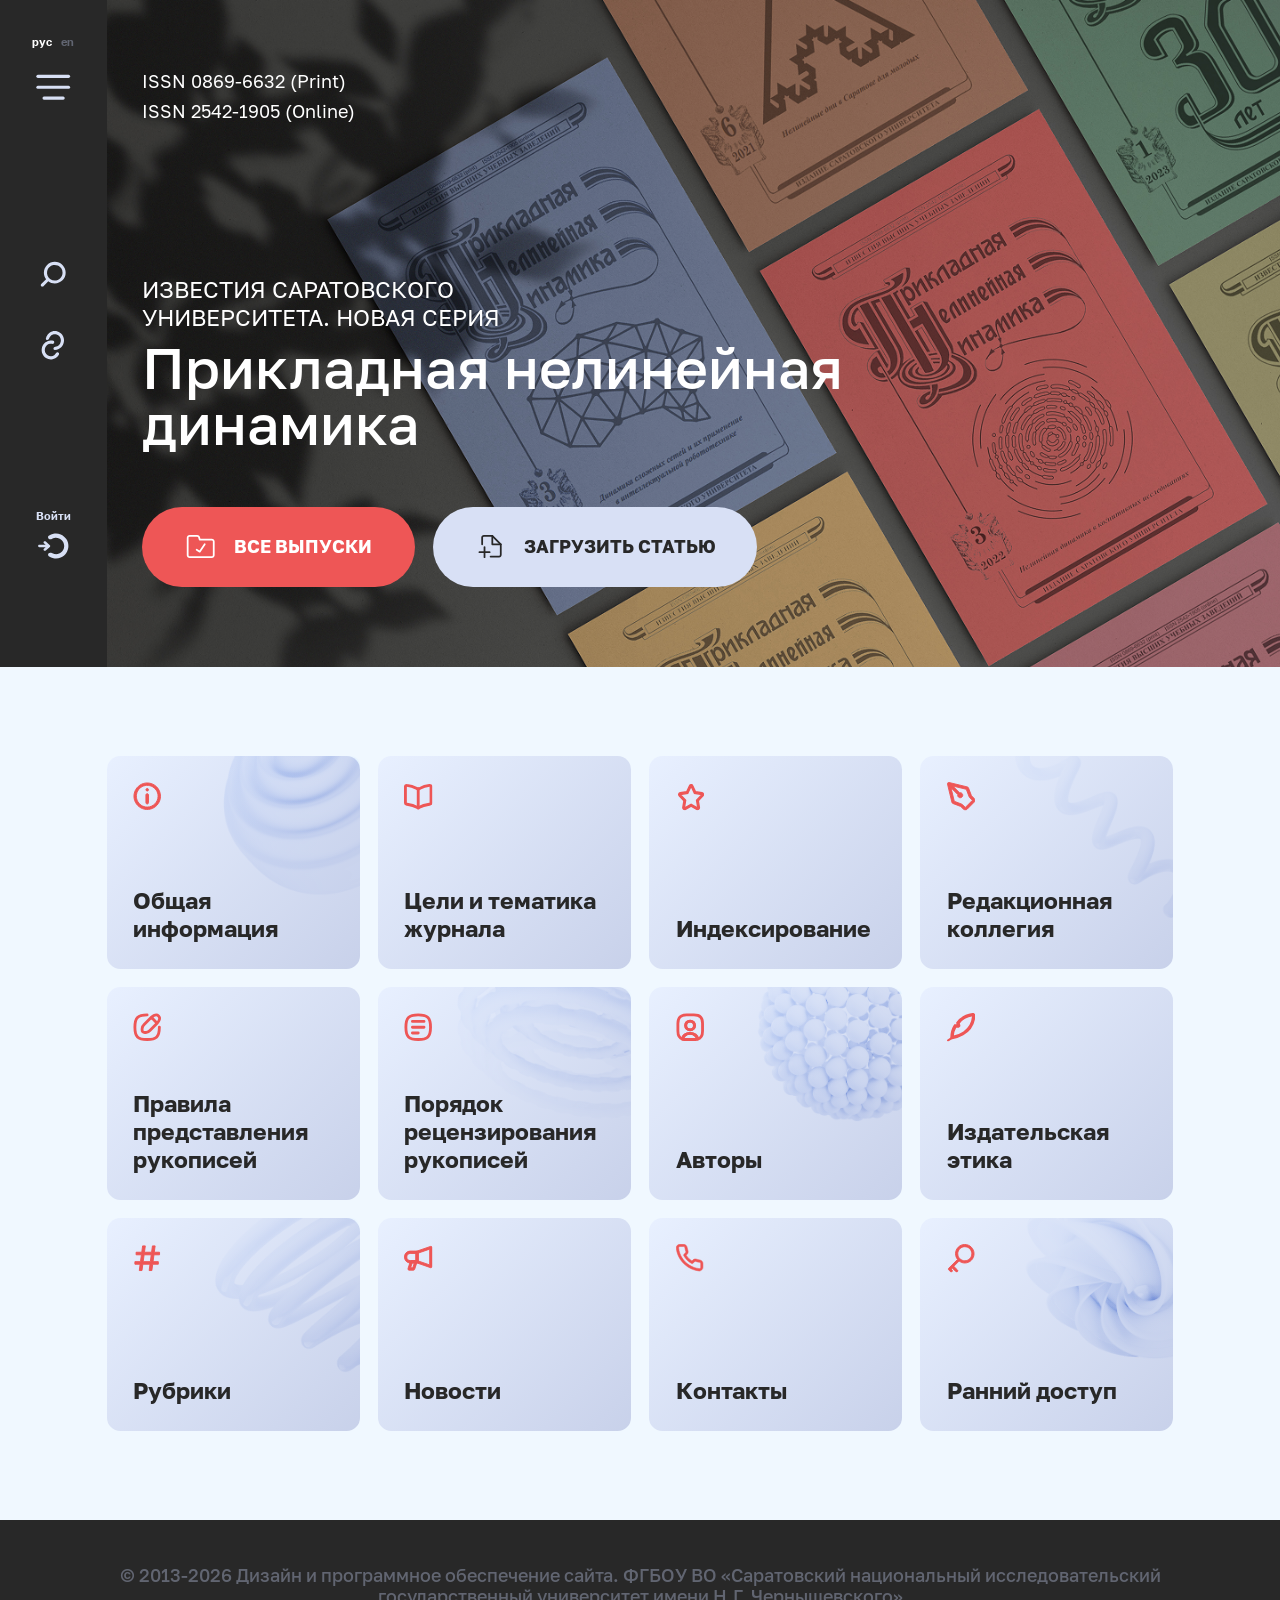
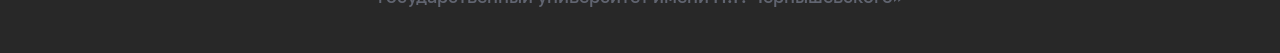
==== commit 5c7fcdfb: "fix archive for perfect pixel" ====
--- a/index.html
+++ b/index.html
@@ -235,73 +235,73 @@
                 <div class="container">
                     <div class="cards">
                         <a href="#" class="card" data-bg-icon="icon-1.png">
-                            <svg class="svg svg--small svg--main">
+                            <svg class="svg svg--medium svg--main">
                                 <use href="./assets/icons/primary/sprite.svg#info"></use>
                             </svg>
                             <p class="text text--bold">Общая информация</p>
                         </a>
                         <a href="#" class="card">
-                            <svg class="svg svg--small svg--main">
+                            <svg class="svg svg--medium svg--main">
                                 <use href="./assets/icons/primary/sprite.svg#book"></use>
                             </svg>
                             <p class="text text--bold">Цели и тематика журнала</p>
                         </a>
                         <a href="#" class="card">
-                            <svg class="svg svg--small svg--main">
+                            <svg class="svg svg--medium svg--main">
                                 <use href="./assets/icons/primary/sprite.svg#star"></use>
                             </svg>
                             <p class="text text--bold">Индексирование</p>
                         </a>
                         <a href="#" class="card" data-bg-icon="icon-2.png">
-                            <svg class="svg svg--small svg--main">
+                            <svg class="svg svg--medium svg--main">
                                 <use href="./assets/icons/primary/sprite.svg#pencil"></use>
                             </svg>
                             <p class="text text--bold">Редакционная коллегия</p>
                         </a>
                         <a href="#" class="card">
-                            <svg class="svg svg--small svg--main">
+                            <svg class="svg svg--medium svg--main">
                                 <use href="./assets/icons/primary/sprite.svg#check_list"></use>
                             </svg>
                             <p class="text text--bold">Правила представления рукописей</p>
                         </a>
                         <a href="#" class="card" data-bg-icon="icon-3.png">
-                            <svg class="svg svg--small svg--main">
+                            <svg class="svg svg--medium svg--main">
                                 <use href="./assets/icons/primary/sprite.svg#list"></use>
                             </svg>
                             <p class="text text--bold">Порядок рецензирования рукописей</p>
                         </a>
                         <a href="#" class="card" data-bg-icon="icon-4.png">
-                            <svg class="svg svg--small svg--main">
+                            <svg class="svg svg--medium svg--main">
                                 <use href="./assets/icons/primary/sprite.svg#contacts"></use>
                             </svg>
                             <p class="text text--bold">Авторы</p>
                         </a>
                         <a href="#" class="card">
-                            <svg class="svg svg--small svg--main">
+                            <svg class="svg svg--medium svg--main">
                                 <use href="./assets/icons/primary/sprite.svg#pen"></use>
                             </svg>
                             <p class="text text--bold">Издательская этика</p>
                         </a>
                         <a href="#" class="card" data-bg-icon="icon-5.png">
-                            <svg class="svg svg--small svg--main">
+                            <svg class="svg svg--medium svg--main">
                                 <use href="./assets/icons/primary/sprite.svg#hesh"></use>
                             </svg>
                             <p class="text text--bold">Рубрики</p>
                         </a>
                         <a href="#" class="card">
-                            <svg class="svg svg--small svg--main">
+                            <svg class="svg svg--medium svg--main">
                                 <use href="./assets/icons/primary/sprite.svg#speaker"></use>
                             </svg>
                             <p class="text text--bold">Новости</p>
                         </a>
                         <a href="#" class="card">
-                            <svg class="svg svg--small svg--main">
+                            <svg class="svg svg--medium svg--main">
                                 <use href="./assets/icons/primary/sprite.svg#handset"></use>
                             </svg>
                             <p class="text text--bold">Контакты</p>
                         </a>
                         <a href="#" class="card" data-bg-icon="icon-6.png">
-                            <svg class="svg svg--small svg--main">
+                            <svg class="svg svg--medium svg--main">
                                 <use href="./assets/icons/primary/sprite.svg#key"></use>
                             </svg>
                             <p class="text text--bold">Ранний доступ</p>
--- a/sass/style.css
+++ b/sass/style.css
@@ -563,24 +563,6 @@
   justify-content: space-between;
   border-radius: 1.5rem;
 }
-.card__content {
-  display: flex;
-  flex-direction: column;
-}
-.card-wrap {
-  display: flex;
-  flex-direction: column;
-  gap: 3rem;
-}
-.card__picture {
-  display: block;
-}
-.card__location {
-  display: flex;
-}
-.card ol .card__list-item {
-  display: list-item;
-}
 .card__header {
   font-weight: 700;
   font-size: 4rem;
@@ -590,51 +572,28 @@
   flex-direction: column;
   gap: 1rem;
 }
-.card__header-title {
-  text-transform: uppercase;
-  font-size: 3.2rem;
-}
-.card__header-subtitle {
-  font-weight: 500;
+.card__content {
+  display: flex;
+  flex-direction: column;
+}
+.card__footer {
+  display: flex;
+}
+.card-wrap {
+  display: flex;
+  flex-direction: column;
+  gap: 3rem;
+}
+.card__location {
+  display: flex;
+}
+.card__btn {
+  font-weight: 400;
   font-size: 2rem;
 }
-.card__footer {
-  display: flex;
-}
-.card__info {
-  display: flex;
-}
 .card__btns {
   display: flex;
   justify-content: center;
-}
-.card__btn {
-  font-weight: 400;
-  font-size: 2rem;
-}
-.card__svg {
-  stroke: #ee5656;
-  fill: #ee5656;
-  width: 3.3rem;
-  height: 3.3rem;
-}
-.card__list {
-  display: flex;
-  flex-direction: column;
-}
-.card__list--ol {
-  padding-left: 3rem;
-}
-.card__list-item {
-  display: flex;
-}
-.card__list-icon {
-  fill: #282828;
-  stroke: #282828;
-  flex-shrink: 0;
-}
-.card__list-picture {
-  display: block;
 }
 .card__link-svg {
   border-radius: 100%;
@@ -651,44 +610,9 @@
   height: 1.8rem;
   stroke: #ee5656;
 }
-.card__download {
-  transition: transform 0.5s ease;
-}
-.card__download-svg {
-  border-radius: 100%;
-  width: 5rem;
-  height: 5rem;
-  background-color: #ee5656;
-  display: flex;
-  flex-direction: column;
-  align-items: center;
-  justify-content: center;
-}
-.card__download-svg--arrow {
-  width: 1rem;
-  height: 1.4rem;
-  stroke: #FFF;
-  transition: stroke 0.5s ease;
-}
-.card__download-svg--line {
-  width: 1.9rem;
-  height: 0.6rem;
-  padding-bottom: 0.5rem;
-  stroke: #FFF;
-  transition: stroke 0.5s ease;
-}
-.card__download-svg--pdf {
-  width: 2.5rem;
-  height: 1rem;
-  fill: #FFF;
-  transition: fill 0.5s ease;
-}
 @media (max-width: 48em) {
   .card__header {
     font-size: 3rem;
-  }
-  .card__text {
-    font-size: 2rem;
   }
   .card-wrap {
     gap: 2rem;
@@ -710,8 +634,9 @@
   border-radius: 1.5rem;
   background-color: #ecf1fb;
   display: flex;
-  gap: 5rem;
+  gap: 5.35rem;
   align-items: center;
+  height: 6rem;
 }
 .pagination-list {
   display: flex;
@@ -765,7 +690,7 @@
   border-width: 0.2rem;
 }
 .selector__box {
-  padding: 1.4rem 2rem;
+  padding: 1.2rem 2rem;
   border: 0.2rem solid #d8e0f5;
   border-radius: 1.5rem;
   background: #FFF;
@@ -846,6 +771,10 @@
 @media (max-width: 48em) {
   .selector__label {
     padding-right: 0;
+    font-size: 2rem;
+  }
+  .selector-wrap {
+    width: 21.5rem;
   }
 }
 
@@ -956,6 +885,39 @@
   display: flex;
 }
 
+.download-svg__wrap {
+  transition: transform 0.5s ease;
+}
+.download-svg {
+  border-radius: 100%;
+  width: 4.7rem;
+  height: 4.7rem;
+  background-color: #ee5656;
+  display: flex;
+  flex-direction: column;
+  align-items: center;
+  justify-content: center;
+}
+.download-svg--arrow {
+  width: 1rem;
+  height: 1.4rem;
+  stroke: #FFF;
+  transition: stroke 0.5s ease;
+}
+.download-svg--line {
+  width: 1.9rem;
+  height: 0.6rem;
+  padding-bottom: 0.5rem;
+  stroke: #FFF;
+  transition: stroke 0.5s ease;
+}
+.download-svg--pdf {
+  width: 2.5rem;
+  height: 1rem;
+  fill: #FFF;
+  transition: fill 0.5s ease;
+}
+
 .svg {
   width: 3.5rem;
   height: 3.5rem;
@@ -965,7 +927,15 @@
 .svg-wrap {
   display: flex;
 }
+.svg--tiny {
+  width: 2rem;
+  height: 2rem;
+}
 .svg--small {
+  width: 3rem;
+  height: 3rem;
+}
+.svg--medium {
   width: 3.2rem;
   height: 3.2rem;
 }
@@ -1012,7 +982,7 @@
 }
 .title--big {
   font-weight: 400;
-  font-size: 96px;
+  font-size: 9.6rem;
   text-align: center;
   padding-bottom: 2rem;
 }
@@ -1066,14 +1036,24 @@
     width: 12rem;
     height: 12rem;
   }
+  .circle-picture--small {
+    width: 11rem;
+    height: 11rem;
+  }
 }
 
 .sources-list {
-  font-weight: 400;
-  font-size: 2.6rem;
-  display: flex;
-  flex-direction: column;
-  gap: 1rem;
+  display: flex;
+  flex-direction: column;
+  gap: 1.5rem;
+  overflow: hidden;
+  padding-left: 4rem;
+  transition: height 0.5s ease;
+}
+@media (max-width: 48em) {
+  .sources-list {
+    padding-left: 3rem;
+  }
 }
 
 .line--thin {
@@ -1169,11 +1149,13 @@
   gap: 2rem;
   align-self: start;
   align-items: center;
+  transition: color 0.5s ease;
 }
 .hero__go-home .hero__svg {
   width: 3rem;
   height: 3rem;
   stroke: #d8e0f5;
+  transition: stroke 0.5s ease;
 }
 .hero__header {
   display: flex;
@@ -1189,6 +1171,7 @@
   flex-direction: column;
   height: 100%;
   justify-content: space-between;
+  padding: 8rem 48rem 9rem 16rem;
 }
 .hero__info-title {
   padding-bottom: 6rem;
@@ -1242,15 +1225,13 @@
     align-self: center;
     font-size: 2rem;
   }
-  .hero__text {
-    text-align: center;
-    gap: 12.8rem;
-    padding: 4rem 0 1rem 0;
-  }
   .hero__header {
     align-items: center;
     font-size: 1.6rem;
   }
+  .hero__info {
+    padding: 20rem 1.5rem 10rem;
+  }
   .hero__info-title {
     padding-bottom: 5rem;
   }
@@ -1279,37 +1260,49 @@
 .archive .hero__bg {
   background-image: url("../assets/img/background/archive__background.png");
 }
+.archive .hero__info-title {
+  padding-bottom: 7rem;
+}
+.archive .hero__info-title h1 {
+  font-weight: 700;
+}
+.archive .hero__info-subtitle {
+  padding-bottom: 2rem;
+}
 .archive .title {
   font-size: 3.2rem;
   text-transform: uppercase;
-  transition: color 0.3s ease-in-out;
+  transition: color 0.5s ease;
 }
 .archive .subtitle {
   font-weight: 500;
   font-size: 2rem;
-  transition: color 0.3s ease-in-out;
+  transition: color 0.5s ease;
 }
 .archive .cards {
   grid-template-columns: repeat(3, 1fr);
-  gap: 5rem 2rem;
+  gap: 4.7rem 2rem;
+  padding-bottom: 2.7rem;
+}
+.archive .download-svg {
+  position: absolute;
+  right: 3rem;
+  top: 3rem;
 }
 .archive .card {
   background: linear-gradient(135deg, #e8f0ff 0%, #c8d1ea 100%);
   position: relative;
-  transition: background 0.3s ease-in-out;
-  height: 23rem;
+  transition: background 0.5s ease;
+  height: 22.5rem;
   padding: 3.5rem 3rem 4rem;
-}
-.archive .card-wrap {
-  position: relative;
 }
 .archive .card::before {
   content: "";
   position: absolute;
   right: 5rem;
   bottom: -1rem;
-  width: 14rem;
-  height: 21rem;
+  width: 14.7rem;
+  height: 21.4rem;
   background-size: cover;
   background-repeat: no-repeat;
   z-index: 1;
@@ -1336,107 +1329,104 @@
 .archive .card[data-bg-icon="icon-6.png"]::before {
   background-image: url("../assets/icons/archive/bg-image/icon-6.png");
 }
-.archive .card__svg {
-  width: 3rem;
-  height: 3rem;
+.archive .card__content {
+  justify-content: space-between;
+  height: 100%;
 }
 .archive .card__header {
   display: flex;
   flex-direction: column;
   gap: 1rem;
-}
-.archive .card__download {
-  z-index: 2;
-  position: absolute;
-  right: 3rem;
-  top: 3rem;
 }
 .archive .card__footer {
   gap: 2rem;
   align-items: center;
 }
-.archive .card__footer-text {
+.archive .card__footer .text {
   font-weight: 700;
   font-size: 2rem;
   color: #ee5656;
   text-transform: uppercase;
-  transition: color 0.3s ease-in-out;
-}
-.archive .card__footer-svg {
-  transition: stroke 0.3s ease-in-out;
 }
 @media (hover: hover) {
-  .archive .card-wrap:hover .card {
+  .archive .card:hover {
     background: #ee5656;
   }
-  .archive .card-wrap:hover .card::before {
+  .archive .card:hover::before {
     transform: rotate(15deg);
   }
-  .archive .card-wrap:hover .card__footer-text,
-  .archive .card-wrap:hover .title,
-  .archive .card-wrap:hover .subtitle {
+  .archive .card:hover .text,
+  .archive .card:hover .title,
+  .archive .card:hover .subtitle {
     color: #FFF;
   }
-  .archive .card-wrap:hover .card__footer-svg {
+  .archive .card:hover .svg--main {
     stroke: #FFF;
   }
-  .archive .card-wrap:hover .card__download-svg {
+  .archive .card:hover .download-svg {
     background-color: #FFF;
   }
-  .archive .card-wrap:hover .card__download-svg--line {
+  .archive .card:hover .download-svg--line {
     stroke: #ee5656;
   }
-  .archive .card-wrap:hover .card__download-svg--arrow {
+  .archive .card:hover .download-svg--arrow {
     stroke: #ee5656;
   }
-  .archive .card-wrap:hover .card__download-svg--pdf {
+  .archive .card:hover .download-svg--pdf {
     fill: #ee5656;
   }
-  .archive .card-wrap__download:hover {
+  .archive .card:hover .download-svg:hover {
     transform: scale(1.2);
   }
-  .archive .card-wrap__download:hover .card__download-svg--arrow {
+  .archive .card:hover .download-svg:hover .download-svg--arrow {
     animation: bounceArrow 1s ease infinite;
   }
-}
-@media (max-width: 48em) {
-  .archive .hero .container {
+  .archive .hero .btn:hover .svg {
+    animation: bounceArrow 1s ease infinite;
+  }
+}
+@media (max-width: 48em) {
+  .archive .hero__bg {
     height: 76rem;
   }
   .archive .hero__info {
     padding-bottom: 8rem;
   }
+  .archive .hero__info-title {
+    padding-bottom: 3rem;
+  }
+  .archive .hero__info-button--small {
+    width: 30.7rem;
+  }
   .archive .cards {
     grid-template-columns: repeat(1, 1fr);
   }
-  .archive__line {
-    margin-bottom: 1rem;
-  }
-  .archive__line--second {
-    display: none;
-  }
-  .archive__line--first {
-    display: block;
-  }
-  .archive__pagination {
+  .archive .card:before {
+    right: 6rem;
+    bottom: -1.5rem;
+  }
+  .archive .pagination {
     flex-direction: column;
-    gap: 1rem;
-    padding-bottom: 4rem;
-  }
-  .archive__pagination-selector {
-    flex-direction: column;
-    gap: 1rem;
-  }
-  .archive__pagination-item:nth-last-child(1), .archive__pagination-item:nth-last-child(2) {
+    gap: 2rem;
+    padding-bottom: 6rem;
+  }
+  .archive .pagination-selector {
+    justify-content: space-between;
+  }
+  .archive .pagination-wrap {
+    gap: 4.175rem;
+    padding: 0 2rem;
+  }
+  .archive .pagination-list {
+    gap: 4.175rem;
+  }
+  .archive .pagination-item:nth-last-child(1), .archive .pagination-item:nth-last-child(2) {
     display: none;
   }
 }
 
 .primary .hero__bg {
   background-image: url("../assets/img/header.png");
-}
-.primary .hero__info {
-  padding: 7rem 48rem 9rem 16rem;
 }
 .primary .hero__info-subtitle {
   text-transform: uppercase;
@@ -1508,9 +1498,6 @@
   }
 }
 @media (max-width: 48em) {
-  .primary .hero__info {
-    padding: 20rem 1.5rem 10rem;
-  }
   .primary .hero__info-subtitle h2 {
     line-height: 150%;
   }
@@ -1522,66 +1509,102 @@
 .article .hero__bg {
   background-image: url("../assets/img/article__background.png");
 }
+.article .hero__info-subtitle {
+  padding-bottom: 2rem;
+}
+.article .hero__info-title {
+  padding-bottom: 7rem;
+}
 .article .hero__info-title h1 {
   font-size: 4rem;
-}
-@media (max-width: 48em) {
-  .article .hero__info-title h1 {
-    font-size: 3rem;
-  }
-}
-.article .hero__info-subtitle h2 {
-  text-transform: none;
-}
-.article .cards {
-  padding: 8rem 0 0 0;
-  display: flex;
-  flex-direction: column;
-  gap: 5rem;
+  font-weight: 700;
+}
+.article .hero__info-button--big {
+  width: 34rem;
+}
+.article .hero__info-button--small {
+  width: 31.5rem;
 }
 .article .btn--highlight {
   color: #ee5656;
   font-weight: 400;
   font-size: 2.6rem;
+  text-transform: none;
+}
+.article .cards {
+  gap: 5rem;
+}
+.article .list {
+  gap: 3rem;
+}
+.article .list:has(.circle-picture) {
+  gap: 3.4rem;
+}
+.article .list-item {
+  gap: 2rem;
+}
+.article .list-item:has(.circle-picture) {
+  align-items: start;
+}
+.article .text p {
+  padding-bottom: 2.6rem;
+}
+.article .text p:last-child {
+  padding-bottom: 0;
+}
+.article .circle-picture {
+  margin-right: 3rem;
+}
+.article .viewing {
+  padding: 5rem 0 0 4rem;
 }
 .article .card {
   background-color: #FFF;
   padding: 5rem 4rem 6rem 4rem;
   gap: 3rem;
 }
+.article .card__btns {
+  padding-top: 1rem;
+}
 .article .card__btn {
-  width: 22rem;
+  width: 23.7rem;
   height: 6rem;
+  text-transform: none;
   gap: 2rem;
-  margin-top: 1rem;
-}
-.article .card__list {
-  gap: 3rem;
-}
-.article .card__list--ol {
-  overflow: hidden;
-  transition: height 0.4s ease;
-}
-.article .card__list-item {
-  gap: 2rem;
-}
-.article .card__list-icon {
-  width: 3.5rem;
-  height: 3.5rem;
-}
-.article .card__list-picture {
-  width: 11rem;
-  height: 11rem;
-  border-radius: 50%;
-  overflow: hidden;
-}
-.article .card__info {
+}
+.article .card__content {
   gap: 1rem;
-  flex-direction: column;
-}
-@media (max-width: 48em) {
+}
+@media (max-width: 48em) {
+  .article .hero__info-title {
+    padding-bottom: 3rem;
+  }
+  .article .hero__info-title h1 {
+    font-size: 3rem;
+  }
+  .article .hero__info-button--big {
+    width: 33rem;
+  }
+  .article .hero__info-button--small {
+    width: 33rem;
+  }
+  .article .cards {
+    gap: 4rem;
+  }
   .article .card {
     padding: 4rem 1.5rem 5rem;
+  }
+  .article .circle-picture {
+    margin-right: 0;
+  }
+  .article .list:has(.circle-picture) {
+    gap: 3rem;
+  }
+  .article .btn--highlight {
+    font-size: 2rem;
+  }
+  .article .viewing {
+    padding: 3rem 0 0 1.5rem;
   }
 }
 
